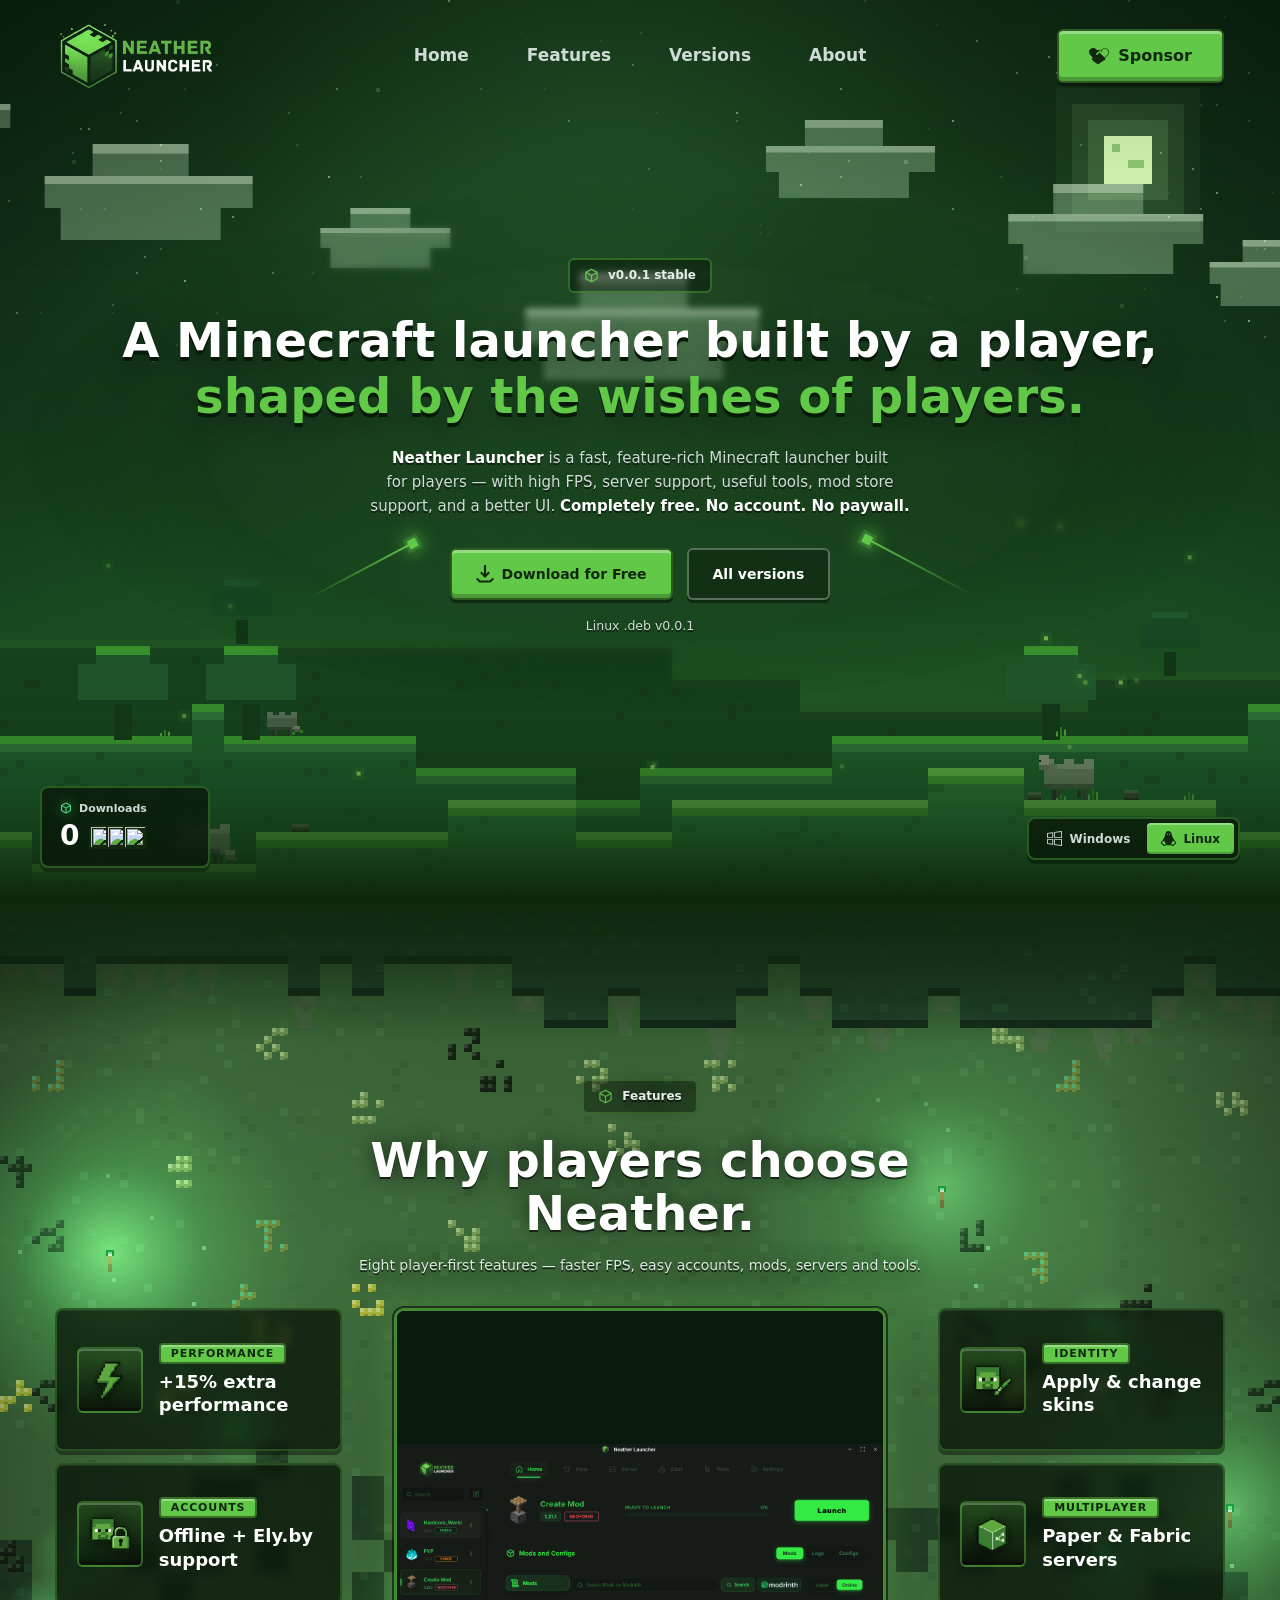
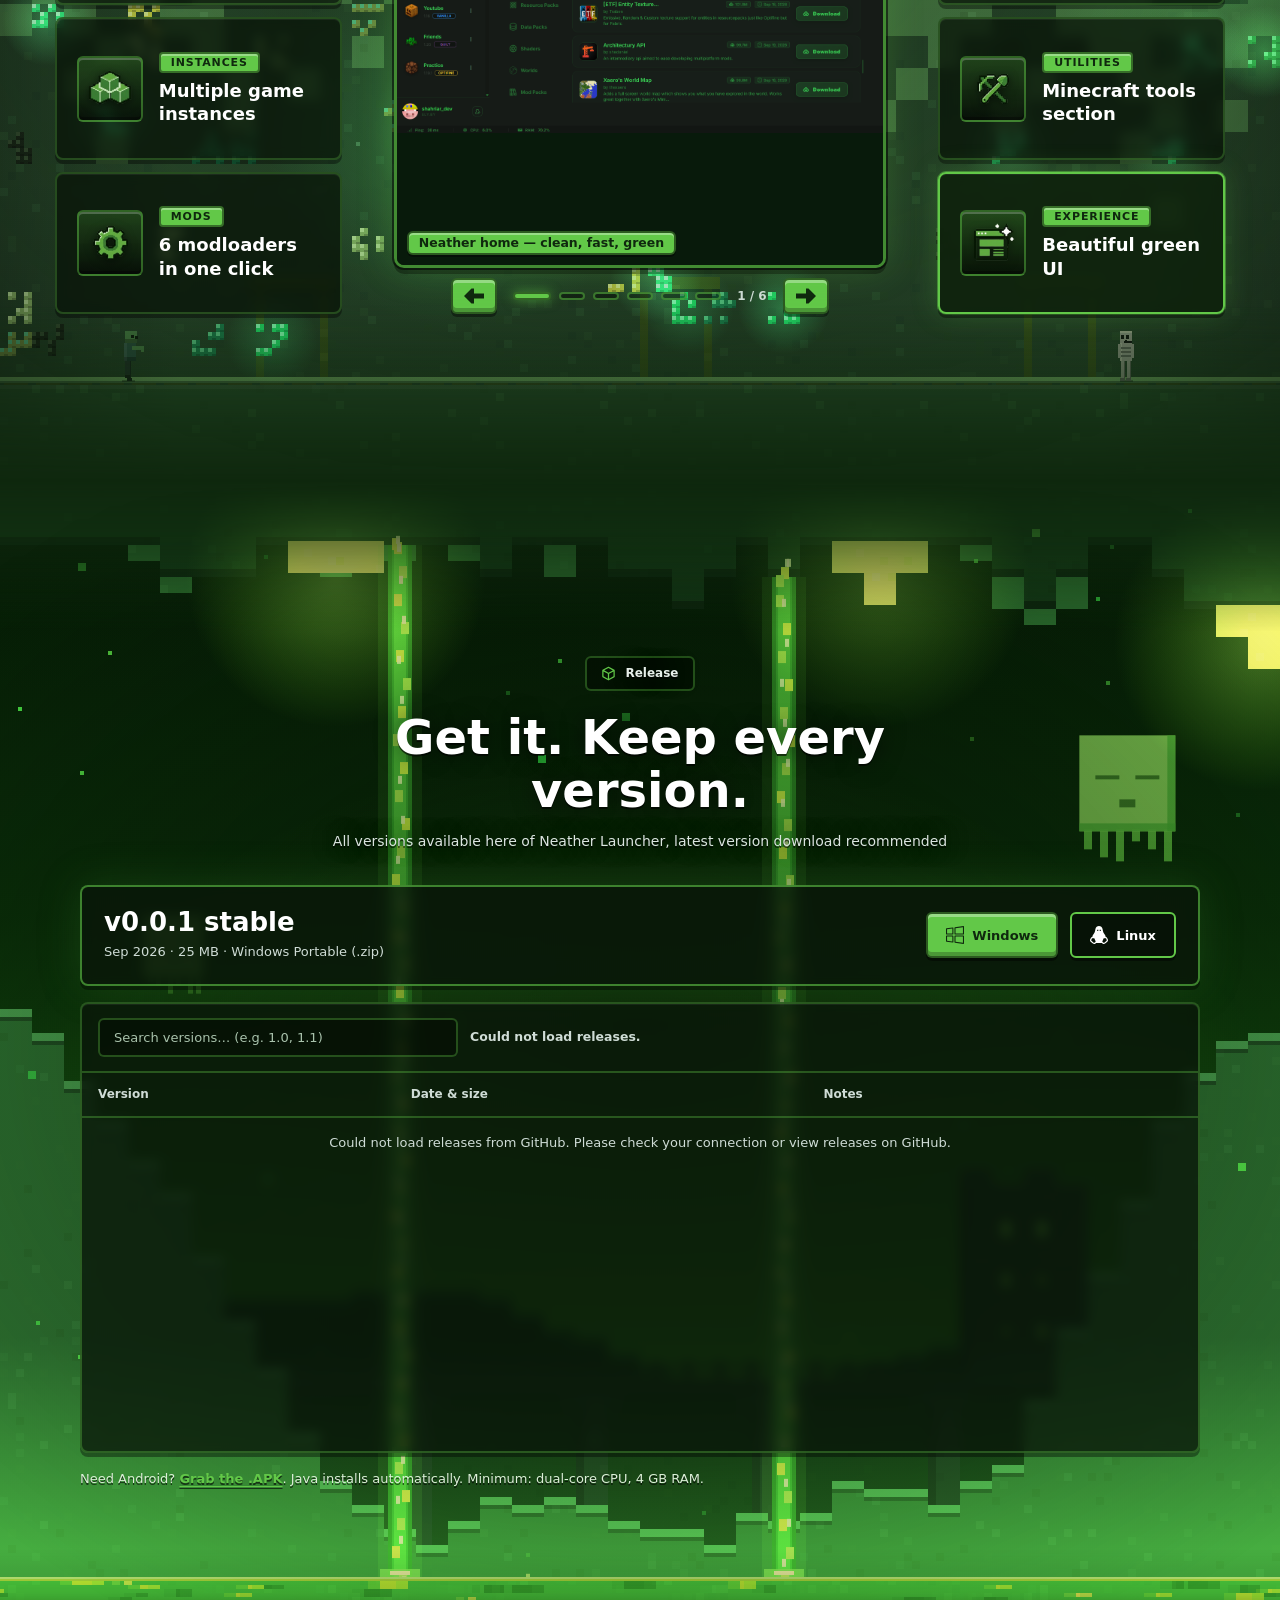
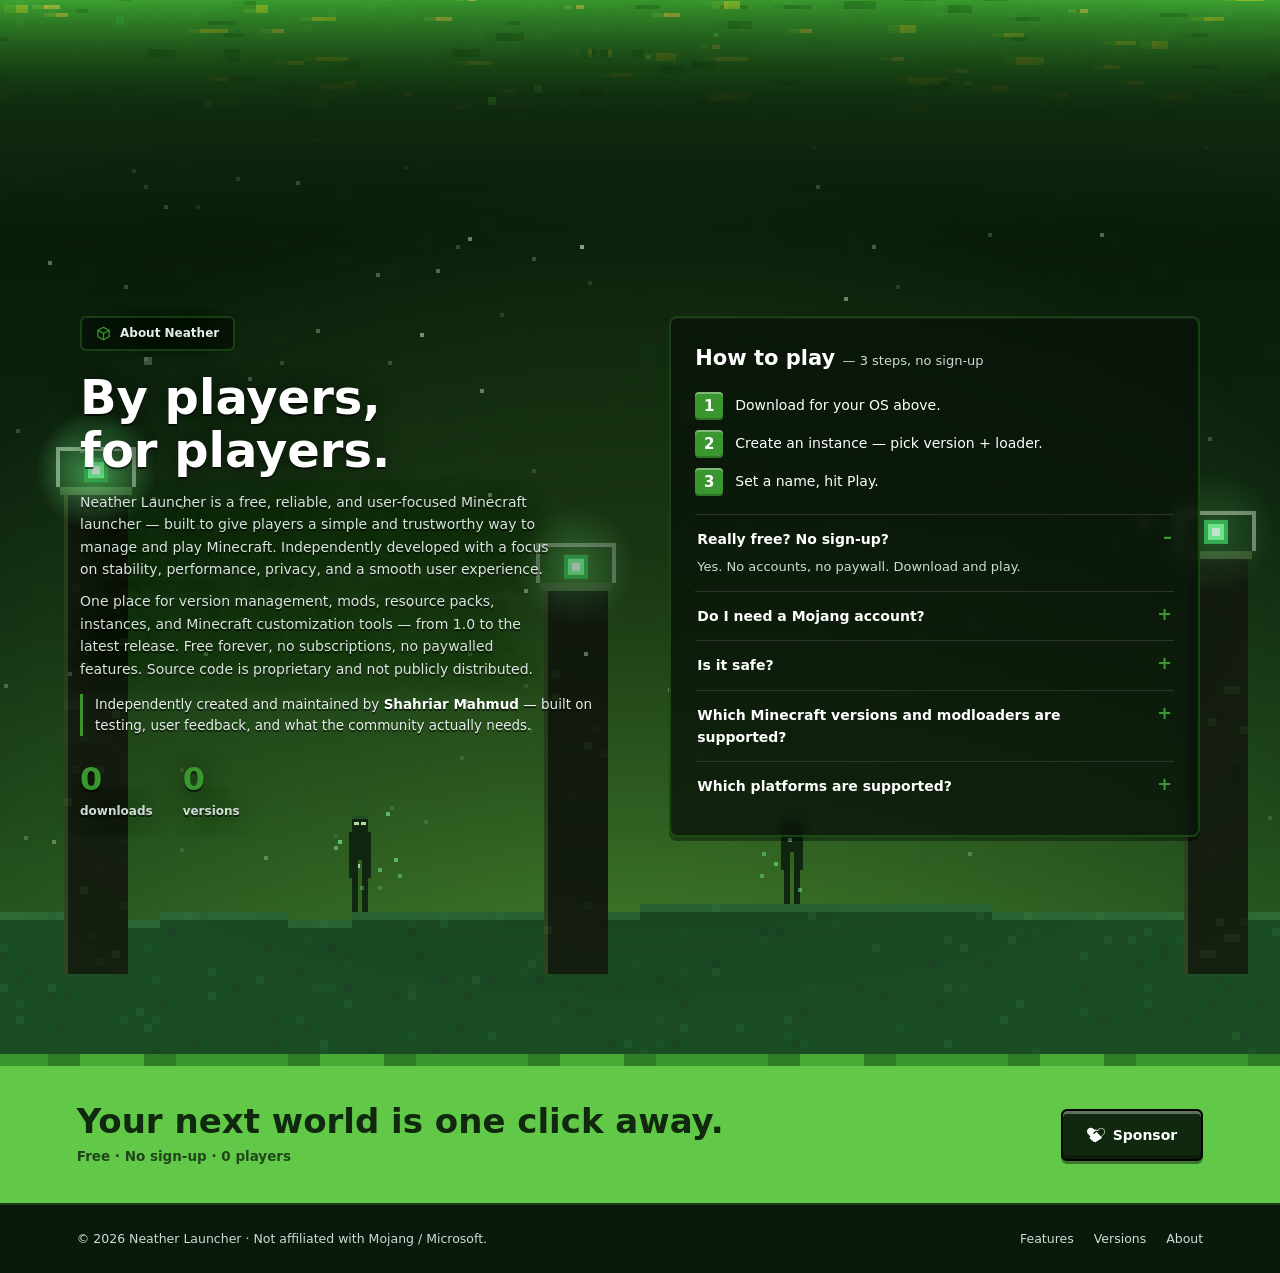
==== index.html @ 0bd5b66c "Production launch: SEO, performance, and UX overhaul - Full on-page SEO: keyword title/description, " ====
<!DOCTYPE html>
<html lang="en">
<head>
<meta charset="UTF-8">
<meta name="viewport" content="width=device-width, initial-scale=1">
<title>Free Minecraft Launcher for Windows | Neather Launcher</title>
<meta name="description" content="Neather Launcher is a free Minecraft launcher for Windows & Linux. High FPS, mods, skins & servers. No sign-up, no paywall. Download now.">
<meta name="theme-color" content="#0F280E">
<meta name="referrer" content="strict-origin-when-cross-origin">
<meta http-equiv="Referrer-Policy" content="strict-origin-when-cross-origin">
<!-- Note: X-Content-Type-Options / Permissions-Policy / frame-ancestors are
     HTTP-header-only and intentionally omitted: GitHub Pages serves no custom
     headers, and equivalent <meta> tags are ignored by browsers. CSP below
     IS enforced via meta; clickjacking is mitigated by JS frame-busting. -->
<meta http-equiv="Content-Security-Policy" content="default-src 'self'; base-uri 'self'; object-src 'none'; form-action 'self' mailto:; img-src 'self' https: data: blob:; script-src 'self'; style-src 'self' https://fonts.googleapis.com; font-src 'self' https://fonts.gstatic.com; connect-src 'self' https://api.github.com; upgrade-insecure-requests">
<meta property="og:title" content="Neather Launcher — Free Minecraft Launcher">
<meta property="og:description" content="Fast, free Minecraft launcher for Windows & Linux. High FPS, mods, skins & servers. No account. No paywall.">
<meta property="og:type" content="website">
<meta property="og:url" content="https://neatherlauncher.github.io/">
<meta property="og:site_name" content="Neather Launcher">
<meta property="og:locale" content="en_US">
<meta property="og:image" content="https://neatherlauncher.github.io/assets/neather-launcher-home.png">
<meta property="og:image:alt" content="Neather Launcher home screen — free Minecraft launcher">
<meta name="twitter:card" content="summary_large_image">
<meta name="twitter:title" content="Neather Launcher — Free Minecraft Launcher">
<meta name="twitter:description" content="Fast, free Minecraft launcher for Windows & Linux. No account. No paywall.">
<meta name="twitter:image" content="https://neatherlauncher.github.io/assets/neather-launcher-home.png">
<link rel="canonical" href="https://neatherlauncher.github.io/">
<link rel="icon" type="image/png" href="assets/favicon.png">
<link rel="apple-touch-icon" href="assets/favicon.png">
<link rel="preconnect" href="https://fonts.googleapis.com">
<link rel="preconnect" href="https://fonts.gstatic.com" crossorigin>
<link href="https://fonts.googleapis.com/css2?family=Plus+Jakarta+Sans:wght@400;500;600;700;800&display=swap" rel="stylesheet">
<link rel="stylesheet" href="css/style.css">
<script type="application/ld+json">
{"@context":"https://schema.org","@type":"SoftwareApplication","name":"Neather Launcher","applicationCategory":"GameApplication","operatingSystem":["Windows 10","Windows 11","Linux"],"offers":{"@type":"Offer","price":"0","priceCurrency":"USD"},"description":"Free Minecraft launcher with high FPS, modloaders, skins, and Paper & Fabric server support. No sign-up, no paywall.","url":"https://neatherlauncher.github.io/","downloadUrl":"https://github.com/neatherlauncher/neatherlauncher.github.io/releases","author":{"@type":"Person","name":"Shahriar Mahmud"},"isAccessibleForFree":true}
</script>
</head>
<body data-dim="overworld">

<!-- 1 · HOME — the Overworld -->
<main class="hero" id="home">
<!-- Navigation sticks with home: logo left, links middle, download right, no bar -->
<header class="nav">
  <a href="#home" class="brand" aria-label="Neather Launcher home">
    <img src="assets/neather-launcher-logo.png" alt="Neather Launcher — free Minecraft launcher" width="306" height="132">
  </a>
  <nav aria-label="Primary">
    <ul class="nav-links">
      <li><a href="#home">Home</a></li>
      <li><a href="#new">Features</a></li>
      <li><a href="#versions">Versions</a></li>
      <li><a href="#about">About</a></li>
    </ul>
  </nav>
  <div class="nav-actions">
    <div class="sponsor-wrap">
      <button class="sponsor-btn" id="sponsorBtn" aria-haspopup="true" aria-expanded="false" aria-controls="sponsorMenu"><svg class="ico ico-sponsor" viewBox="0 0 512 512" aria-hidden="true"><path fill="currentColor" d="M512,160.899c0-28.316-11.028-54.938-31.05-74.961c-41.334-41.334-108.587-41.333-149.919,0l-29.096,29.096 c-4.548-1.422-9.2-2.417-13.896-2.988c-24.621-14.247-56.01-16.601-81.862-6.4l-25.205-25.206 c-20.023-20.023-46.645-31.05-74.96-31.05S51.072,60.418,31.051,80.44C11.027,100.463,0,127.084,0,155.4 s11.027,54.937,31.049,74.96l68.235,68.235c-1.582,1.133-3.095,2.402-4.515,3.822l-9.892,9.892 c-6.812,6.812-10.565,15.87-10.565,25.504c0,9.634,3.753,18.692,10.565,25.504c6.812,6.813,15.87,10.565,25.504,10.565 c1.245,0,2.481-0.066,3.704-0.19c-1.062,10.422,2.388,21.221,10.356,29.189c7.032,7.032,16.269,10.548,25.505,10.548 c2.839,0,5.677-0.336,8.451-0.999c0.111,9.472,3.845,18.361,10.554,25.07c6.812,6.813,15.87,10.565,25.504,10.565 c4.338,0,8.557-0.767,12.508-2.225l5.648,5.648c7.36,7.36,17.149,11.123,26.823,11.123c8.045,0,16.012-2.604,22.431-7.905 c7.728-6.383,12.483-15.702,13.101-25.636c11.658,3.902,24.804,2.03,34.454-5.939c7.66-6.326,12.399-15.536,13.083-25.371 c11.764,4.092,25.112,2.275,34.881-5.793c7.67-6.335,12.411-15.561,13.086-25.41c11.749,4.065,25.066,2.239,34.817-5.816 c7.862-6.494,12.647-16.025,13.129-26.151c0.465-9.765-3.091-19.33-9.767-26.428l72.301-72.301 C500.973,215.837,512,189.215,512,160.899z M397.225,296.695l-117.14-117.14 l4.169-4.169c3.16-3.161,3.16-8.285,0-11.444c-3.161-3.16-8.285-3.16-11.444,0l-59.347,59.347c-7.753,7.753-20.368,7.752-28.12,0 c-7.753-7.753-7.753-20.367,0-28.12l49.456-49.456c24.115-24.114,63.351-24.114,87.467,0c3.16,3.16,8.285,3.16,11.444,0 c3.161-3.161,3.161-8.285,0-11.444c-4.858-4.858-10.206-8.931-15.881-12.238l24.646-24.646c35.022-35.021,92.008-35.022,127.031,0 c35.022,35.022,35.022,92.008,0,127.031L397.225,296.695z"/></svg> <span>Sponsor</span></button>
      <div class="sponsor-menu" id="sponsorMenu" hidden>
        <span class="sponsor-title">Support Neather Launcher</span>
        <a class="sponsor-link" href="mailto:shahriar.developer111@gmail.com"><img class="sponsor-ico" src="assets/n6b4v7yz.svg" alt="" aria-hidden="true">shahriar.developer111@gmail.com</a>
        <a class="sponsor-link" href="https://www.facebook.com/shahriar.mahmud.5686" target="_blank" rel="noopener noreferrer"><img class="sponsor-ico" src="assets/k2d8f6hs.svg" alt="" aria-hidden="true">https://www.facebook.com/shahriar.mahmud.5686</a>
      </div>
    </div>
    <button class="hamburger" id="hamburger" aria-label="Open menu" aria-expanded="false" aria-controls="mobileMenu">☰</button>
  </div>
</header>
<div class="mobile-menu" id="mobileMenu">
  <a href="#home">Home</a>
  <a href="#new">Features</a>
  <a href="#versions">Versions</a>
  <a href="#about">About</a>
</div>
  <div class="grid-bg" aria-hidden="true"><canvas id="mcBg"></canvas></div>

  <section class="content">
  <div class="hero-panel">
    <span class="badge"><svg class="cube" viewBox="0 0 24 24" aria-hidden="true"><path fill="currentColor" fill-rule="evenodd" clip-rule="evenodd" d="M11.5144 1.12584C11.8164 0.958052 12.1836 0.958052 12.4856 1.12584L21.4845 6.12522C21.4921 6.12942 21.4996 6.13372 21.5071 6.13813C21.8125 6.31781 22 6.64568 22 7V17C22 17.3632 21.8031 17.6978 21.4856 17.8742L12.4856 22.8742C12.1791 23.0445 11.8059 23.0416 11.5022 22.8673L2.51436 17.874C2.19689 17.6977 2 17.3631 2 16.9999V7C2 6.64568 2.18749 6.3177 2.49287 6.13802L2.5073 6.13784L2.51436 6.12584L11.5144 1.12584ZM12.0001 10.856L5.05923 6.99995L12 3.14396L18.9409 7L12.0001 10.856ZM4 8.69951V16.4115L11 20.3004V12.5884L4 8.69951ZM13 12.5884V20.3005L20 16.4116V8.69951L13 12.5884Z"/></svg> <span id="heroVersionText">v0.0.1 stable</span></span>
    <h1><span>A Minecraft launcher built by a player,</span> <span class="hl">shaped by the wishes of players.</span></h1>
    <p class="sub"><strong>Neather Launcher</strong> is a fast, feature-rich Minecraft launcher built for players — with high FPS, server support, useful tools, mod store support, and a better UI. <strong>Completely free. No account. No paywall.</strong></p>
    <div class="cta">
      <span class="trail trail-left" aria-hidden="true"></span>
      <a href="https://github.com/neatherlauncher/neatherlauncher.github.io/releases/download/v0.0.1/Neather-Launcher-0.0.1-win-x64-Portable.zip" rel="noopener noreferrer" data-dl="hero" class="btn btn-lime btn-lg"><svg class="ico ico-download" viewBox="0 0 1920 1920" aria-hidden="true"><path fill="currentColor" d="M1764.098 1355.412 1920 1511.314l-363.073 363.073H363.073L0 1511.314l155.902-155.902 298.463 298.463h1011.27l298.463-298.463ZM1070.333 0v949.967l250.502-250.612 155.902 155.902-518.975 518.975-518.976-518.975 155.902-155.902 255.023 255.022V0h220.622Z"/></svg> Download for Free</a>
      <a href="#versions" class="btn btn-outline btn-lg">All versions</a>
      <span class="trail trail-right" aria-hidden="true"></span>
    </div>
    <p class="os-hint"><span id="osHintText">Windows 10 / 11 v0.0.1</span></p>
  </div>
  </section>

  <aside class="users-card" aria-label="Downloads">
    <div class="label"><svg class="cube" viewBox="0 0 24 24" aria-hidden="true"><path fill="currentColor" fill-rule="evenodd" clip-rule="evenodd" d="M11.5144 1.12584C11.8164 0.958052 12.1836 0.958052 12.4856 1.12584L21.4845 6.12522C21.4921 6.12942 21.4996 6.13372 21.5071 6.13813C21.8125 6.31781 22 6.64568 22 7V17C22 17.3632 21.8031 17.6978 21.4856 17.8742L12.4856 22.8742C12.1791 23.0445 11.8059 23.0416 11.5022 22.8673L2.51436 17.874C2.19689 17.6977 2 17.3631 2 16.9999V7C2 6.64568 2.18749 6.3177 2.49287 6.13802L2.5073 6.13784L2.51436 6.12584L11.5144 1.12584ZM12.0001 10.856L5.05923 6.99995L12 3.14396L18.9409 7L12.0001 10.856ZM4 8.69951V16.4115L11 20.3004V12.5884L4 8.69951ZM13 12.5884V20.3005L20 16.4116V8.69951L13 12.5884Z"/></svg>Downloads</div>
    <div class="row">
      <span class="count" id="downloadCount" data-download-counter>0</span>
      <div class="avatars" aria-hidden="true">
        <img src="https://mc-heads.net/avatar/Steve/32" alt="" loading="lazy" decoding="async" referrerpolicy="no-referrer" onerror="this.style.display='none'">
        <img src="https://mc-heads.net/avatar/Alex/32" alt="" loading="lazy" decoding="async" referrerpolicy="no-referrer" onerror="this.style.display='none'">
        <img src="https://mc-heads.net/avatar/Notch/32" alt="" loading="lazy" decoding="async" referrerpolicy="no-referrer" onerror="this.style.display='none'">
      </div>
    </div>
  </aside>

  <div class="os-switch" role="group" aria-label="Choose platform">
    <button type="button" data-os="windows" aria-pressed="true"><svg class="ico ico-windows" viewBox="0 0 1920 1920" aria-hidden="true"><path fill="currentColor" d="m677.647 1642.605-564.706-78.268V1129.4h564.706v513.205Zm56.47-626.146H56.472c-31.172 0-56.471 25.3-56.471 56.47v540.537c0 28.236 20.781 52.066 48.79 55.906l677.648 93.967c2.484.452 5.195.565 7.68.565 13.553 0 26.654-4.856 37.044-13.892 12.31-10.73 19.426-26.202 19.426-42.579V1072.93c0-31.172-25.299-56.47-56.47-56.47Zm37.045-846.483c-12.31-10.729-28.574-15.811-44.724-13.327L48.79 250.616C20.78 254.456 0 278.287 0 306.522V847.06c0 31.172 25.299 56.47 56.47 56.47h677.648c31.171 0 56.47-25.298 56.47-56.47V212.555c0-16.376-7.115-31.85-19.426-42.579Zm-93.515 620.612H112.941V355.652l564.706-78.268v513.204Zm1223.04-776.583c-12.198-10.843-28.8-15.7-44.725-13.553l-903.53 123.332c-28.008 3.84-48.903 27.783-48.903 56.018V847.06c0 31.172 25.3 56.47 56.471 56.47h903.53c31.171 0 56.47-25.298 56.47-56.47V56.47c0-16.377-7.115-31.85-19.313-42.466Zm-93.628 776.583H1016.47V229.045l790.588-107.86v669.403Zm56.47 225.905H960c-31.172 0-56.47 25.186-56.47 56.47v667.257c0 28.236 20.894 52.066 48.903 56.02l903.53 123.218c2.484.339 5.082.565 7.566.565 13.553 0 26.767-4.97 37.158-14.005 12.198-10.73 19.313-26.202 19.313-42.466v-790.588c0-31.285-25.299-56.47-56.47-56.47Zm-56.47 782.344-790.588-107.972v-561.43h790.588v669.402Z"/></svg>Windows</button>
    <button type="button" data-os="linux" aria-pressed="false"><svg class="ico ico-linux" viewBox="0 0 15 15" aria-hidden="true"><path fill="currentColor" d="M4.53918 2.40715C4.82145 1.0075 6.06066 0 7.49996 0C8.93926 0 10.1785 1.0075 10.4607 2.40715L10.798 4.07944C10.9743 4.9539 11.3217 5.78562 11.8205 6.52763L12.4009 7.39103C12.7631 7.92978 12.9999 8.5385 13.0979 9.17323C13.6747 9.22167 14.1803 9.58851 14.398 10.1283L14.8897 11.3474C15.1376 11.962 14.9583 12.665 14.4455 13.0887L12.5614 14.6458C12.0128 15.0992 11.2219 15.1193 10.6506 14.6944L9.89192 14.1301C9.88189 14.1227 9.87197 14.1151 9.86216 14.1074C9.48973 14.2075 9.09793 14.261 8.69355 14.261H6.30637C5.90201 14.261 5.51023 14.2076 5.13782 14.1074C5.12802 14.1151 5.11811 14.1227 5.10808 14.1301L4.34942 14.6944C3.77811 15.1193 2.98725 15.0992 2.43863 14.6458L0.55446 13.0887C0.0417175 12.665 -0.1376 11.962 0.110281 11.3474L0.602025 10.1283C0.819715 9.58854 1.32527 9.2217 1.90198 9.17324C2 8.5385 2.2368 7.92978 2.59897 7.39103L3.17938 6.52763C3.67818 5.78562 4.02557 4.9539 4.20193 4.07944L4.53918 2.40715ZM10.8445 9.47585C10.6345 9.63293 10.4642 9.84382 10.3561 10.0938L9.58799 11.8713C9.20026 12.0979 8.75209 12.2237 8.28465 12.2237H6.7153C6.24789 12.2237 5.79975 12.0979 5.41203 11.8714L4.64386 10.0938C4.53581 9.8438 4.36552 9.6329 4.15546 9.47582C4.18121 9.15355 4.2689 8.83503 4.41853 8.53826L5.67678 6.04259L5.68433 6.05007C6.68715 7.04458 8.31304 7.04458 9.31585 6.05007L9.32324 6.04274L10.5814 8.53825C10.7311 8.83504 10.8187 9.15357 10.8445 9.47585ZM9.04068 4.26906V3.05592H8.01353V3.85713C8.23151 3.90123 8.44506 3.97371 8.64848 4.07458L9.04068 4.26906ZM6.98638 3.85718V3.05592H5.95923V4.26919L6.3517 4.07458C6.55504 3.97375 6.7685 3.90129 6.98638 3.85718ZM2.03255 10.1864C1.82255 10.1864 1.6337 10.3132 1.55571 10.5066L1.06397 11.7257C0.981339 11.9306 1.04111 12.1649 1.21203 12.3062L3.0962 13.8633C3.27907 14.0144 3.54269 14.0211 3.73313 13.8795L4.49179 13.3152C4.6813 13.1743 4.74901 12.923 4.6557 12.7071L3.69976 10.4951C3.61884 10.3078 3.43316 10.1864 3.22771 10.1864H2.03255ZM13.4443 10.5066C13.3663 10.3132 13.1775 10.1864 12.9674 10.1864H11.7723C11.5668 10.1864 11.3812 10.3078 11.3002 10.4951L10.3443 12.7071C10.251 12.923 10.3187 13.1743 10.5082 13.3152L11.2669 13.8795C11.4573 14.0211 11.7209 14.0144 11.9038 13.8633L13.788 12.3062C13.9589 12.1649 14.0187 11.9306 13.936 11.7257L13.4443 10.5066ZM6.81106 4.98568C7.24481 4.7706 7.75537 4.7706 8.18912 4.98568L8.68739 5.23275L8.58955 5.32978C7.98786 5.92649 7.01232 5.92649 6.41063 5.32978L6.31279 5.23275L6.81106 4.98568Z"/></svg>Linux</button>
  </div>
</main>

<div class="page">

  <!-- 2 · FEATURES — the Cave -->
  <section class="section" id="new">
    <div class="sec-bg" aria-hidden="true"><canvas id="caveBg"></canvas></div>
    <div class="wrap wrap-features">
      <div class="section-head section-head-center">
        <span class="badge"><svg class="cube" viewBox="0 0 24 24" aria-hidden="true"><path fill="currentColor" fill-rule="evenodd" clip-rule="evenodd" d="M11.5144 1.12584C11.8164 0.958052 12.1836 0.958052 12.4856 1.12584L21.4845 6.12522C21.4921 6.12942 21.4996 6.13372 21.5071 6.13813C21.8125 6.31781 22 6.64568 22 7V17C22 17.3632 21.8031 17.6978 21.4856 17.8742L12.4856 22.8742C12.1791 23.0445 11.8059 23.0416 11.5022 22.8673L2.51436 17.874C2.19689 17.6977 2 17.3631 2 16.9999V7C2 6.64568 2.18749 6.3177 2.49287 6.13802L2.5073 6.13784L2.51436 6.12584L11.5144 1.12584ZM12.0001 10.856L5.05923 6.99995L12 3.14396L18.9409 7L12.0001 10.856ZM4 8.69951V16.4115L11 20.3004V12.5884L4 8.69951ZM13 12.5884V20.3005L20 16.4116V8.69951L13 12.5884Z"/></svg> Features</span>
        <h2>Why players choose Neather.</h2>
        <p>Eight player-first features — faster FPS, easy accounts, mods, servers and tools.</p>
      </div>

      <div class="features-showcase">
        <!-- LEFT -->
        <div class="feat-col">
          <button type="button" class="feat is-active" data-shot="assets/neather-launcher-fps-boost.png" data-cap="FPS Boost config — smart Java flags">
            <span class="icon"><img src="assets/p5t3r9wx.png" alt="Performance icon" loading="lazy"></span>
            <span class="feat-text"><span class="feat-tag">Performance</span><h3>+15% extra performance</h3></span>
          </button>
          <button type="button" class="feat" data-shot="assets/neather-launcher-accounts.png" data-cap="Accounts — offline + Ely.by login">
            <span class="icon"><img src="assets/b8n3v5xc.png" alt="Accounts icon" loading="lazy"></span>
            <span class="feat-text"><span class="feat-tag">Accounts</span><h3>Offline + Ely.by support</h3></span>
          </button>
          <button type="button" class="feat" data-shot="assets/neather-launcher-home.png" data-cap="Instances — one click per version">
            <span class="icon"><img src="assets/a3e9k5mn.png" alt="Instances icon" loading="lazy"></span>
            <span class="feat-text"><span class="feat-tag">Instances</span><h3>Multiple game instances</h3></span>
          </button>
          <button type="button" class="feat" data-shot="assets/neather-launcher-home.png" data-cap="Modloaders — pick your loader in one click">
            <span class="icon"><img src="assets/w9q3m6bk.png" alt="Modloaders icon" loading="lazy"></span>
            <span class="feat-text"><span class="feat-tag">Mods</span><h3>6 modloaders in one click</h3></span>
          </button>
        </div>

        <!-- MIDDLE : live screenshot stage -->
        <div class="feature-stage" aria-live="polite">
          <figure class="shot stage-main stage-green">
            <img id="featureShot" src="assets/neather-launcher-home.png" alt="Neather Launcher home screen — free Minecraft launcher" fetchpriority="high">
            <figcaption id="featureCap">Neather home — clean, fast, green</figcaption>
          </figure>
          <div class="stage-bar">
            <button type="button" class="stage-arrow stage-prev" id="shotPrev" aria-label="Previous screenshot"><img src="assets/j7h2k9lp.svg" alt="Previous"></button>
            <div class="stage-dots" id="stageDots" role="tablist" aria-label="Screenshots"></div>
            <span class="stage-count" id="stageCount">1 / 6</span>
            <button type="button" class="stage-arrow stage-next" id="shotNext" aria-label="Next screenshot"><img src="assets/e5r7t1yu.svg" alt="Next"></button>
          </div>
        </div>

        <!-- RIGHT -->
        <div class="feat-col">
          <button type="button" class="feat" data-shot="assets/neather-launcher-skins.png" data-cap="Skins — apply and preview instantly">
            <span class="icon"><img src="assets/c9v2b5nm.png" alt="Skin icon" loading="lazy"></span>
            <span class="feat-text"><span class="feat-tag">Identity</span><h3>Apply &amp; change skins</h3></span>
          </button>
          <button type="button" class="feat" data-shot="assets/neather-launcher-servers.png" data-cap="Servers — Paper and Fabric in one click">
            <span class="icon"><img src="assets/d6f3g9hj.png" alt="Server icon" loading="lazy"></span>
            <span class="feat-text"><span class="feat-tag">Multiplayer</span><h3>Paper &amp; Fabric servers</h3></span>
          </button>
          <button type="button" class="feat" data-shot="assets/neather-launcher-tools.png" data-cap="Tools — gallery + Minecraft calculators">
            <span class="icon"><img src="assets/r3e5w7qi.png" alt="Tools icon" loading="lazy"></span>
            <span class="feat-text"><span class="feat-tag">Utilities</span><h3>Minecraft tools section</h3></span>
          </button>
          <button type="button" class="feat" data-shot="assets/neather-launcher-home.png" data-cap="Neather home — clean, fast, green">
            <span class="icon"><img src="assets/o6p8a2sd.png" alt="UI icon" loading="lazy"></span>
            <span class="feat-text"><span class="feat-tag">Experience</span><h3>Beautiful green UI</h3></span>
          </button>
        </div>
      </div>
    </div>
  </section>

  <!-- 3 · VERSIONS — the Nether -->
  <section class="section" id="versions">
    <div class="sec-bg" aria-hidden="true"><canvas id="netherBg"></canvas></div>
    <div class="wrap">
      <div class="section-head section-head-center">
        <span class="badge"><svg class="cube" viewBox="0 0 24 24" aria-hidden="true"><path fill="currentColor" fill-rule="evenodd" clip-rule="evenodd" d="M11.5144 1.12584C11.8164 0.958052 12.1836 0.958052 12.4856 1.12584L21.4845 6.12522C21.4921 6.12942 21.4996 6.13372 21.5071 6.13813C21.8125 6.31781 22 6.64568 22 7V17C22 17.3632 21.8031 17.6978 21.4856 17.8742L12.4856 22.8742C12.1791 23.0445 11.8059 23.0416 11.5022 22.8673L2.51436 17.874C2.19689 17.6977 2 17.3631 2 16.9999V7C2 6.64568 2.18749 6.3177 2.49287 6.13802L2.5073 6.13784L2.51436 6.12584L11.5144 1.12584ZM12.0001 10.856L5.05923 6.99995L12 3.14396L18.9409 7L12.0001 10.856ZM4 8.69951V16.4115L11 20.3004V12.5884L4 8.69951ZM13 12.5884V20.3005L20 16.4116V8.69951L13 12.5884Z"/></svg> Release</span>
        <h2>Get it. Keep every version.</h2>
        <p>All versions available here of Neather Launcher, latest version download recommended</p>
      </div>

      <div class="dl-bar">
        <div class="dl-info"><strong id="latestVersionName">v0.0.1 stable</strong><span id="latestVersionMeta">Sep 2026 · 25 MB · Windows Portable (.zip)</span></div>
        <div class="dl-btns" id="dlBtns">
          <a class="btn btn-acc" href="https://github.com/neatherlauncher/neatherlauncher.github.io/releases/download/v0.0.1/Neather-Launcher-0.0.1-win-x64-Portable.zip" rel="noopener noreferrer" download><svg class="ico ico-windows" viewBox="0 0 1920 1920" aria-hidden="true"><path fill="currentColor" d="m677.647 1642.605-564.706-78.268V1129.4h564.706v513.205Zm56.47-626.146H56.472c-31.172 0-56.471 25.3-56.471 56.47v540.537c0 28.236 20.781 52.066 48.79 55.906l677.648 93.967c2.484.452 5.195.565 7.68.565 13.553 0 26.654-4.856 37.044-13.892 12.31-10.73 19.426-26.202 19.426-42.579V1072.93c0-31.172-25.299-56.47-56.47-56.47Zm37.045-846.483c-12.31-10.729-28.574-15.811-44.724-13.327L48.79 250.616C20.78 254.456 0 278.287 0 306.522V847.06c0 31.172 25.299 56.47 56.47 56.47h677.648c31.171 0 56.47-25.298 56.47-56.47V212.555c0-16.376-7.115-31.85-19.426-42.579Zm-93.515 620.612H112.941V355.652l564.706-78.268v513.204Zm1223.04-776.583c-12.198-10.843-28.8-15.7-44.725-13.553l-903.53 123.332c-28.008 3.84-48.903 27.783-48.903 56.018V847.06c0 31.172 25.3 56.47 56.471 56.47h903.53c31.171 0 56.47-25.298 56.47-56.47V56.47c0-16.377-7.115-31.85-19.313-42.466Zm-93.628 776.583H1016.47V229.045l790.588-107.86v669.403Zm56.47 225.905H960c-31.172 0-56.47 25.186-56.47 56.47v667.257c0 28.236 20.894 52.066 48.903 56.02l903.53 123.218c2.484.339 5.082.565 7.566.565 13.553 0 26.767-4.97 37.158-14.005 12.198-10.73 19.313-26.202 19.313-42.466v-790.588c0-31.285-25.299-56.47-56.47-56.47Zm-56.47 782.344-790.588-107.972v-561.43h790.588v669.402Z"/></svg> Windows</a>
          <a class="btn btn-ghost" href="https://github.com/neatherlauncher/neatherlauncher.github.io/releases" rel="noopener noreferrer"><svg class="ico ico-linux" viewBox="0 0 15 15" aria-hidden="true"><path fill="currentColor" d="M4.53918 2.40715C4.82145 1.0075 6.06066 0 7.49996 0C8.93926 0 10.1785 1.0075 10.4607 2.40715L10.798 4.07944C10.9743 4.9539 11.3217 5.78562 11.8205 6.52763L12.4009 7.39103C12.7631 7.92978 12.9999 8.5385 13.0979 9.17323C13.6747 9.22167 14.1803 9.58851 14.398 10.1283L14.8897 11.3474C15.1376 11.962 14.9583 12.665 14.4455 13.0887L12.5614 14.6458C12.0128 15.0992 11.2219 15.1193 10.6506 14.6944L9.89192 14.1301C9.88189 14.1227 9.87197 14.1151 9.86216 14.1074C9.48973 14.2075 9.09793 14.261 8.69355 14.261H6.30637C5.90201 14.261 5.51023 14.2076 5.13782 14.1074C5.12802 14.1151 5.11811 14.1227 5.10808 14.1301L4.34942 14.6944C3.77811 15.1193 2.98725 15.0992 2.43863 14.6458L0.55446 13.0887C0.0417175 12.665 -0.1376 11.962 0.110281 11.3474L0.602025 10.1283C0.819715 9.58854 1.32527 9.2217 1.90198 9.17324C2 8.5385 2.2368 7.92978 2.59897 7.39103L3.17938 6.52763C3.67818 5.78562 4.02557 4.9539 4.20193 4.07944L4.53918 2.40715ZM10.8445 9.47585C10.6345 9.63293 10.4642 9.84382 10.3561 10.0938L9.58799 11.8713C9.20026 12.0979 8.75209 12.2237 8.28465 12.2237H6.7153C6.24789 12.2237 5.79975 12.0979 5.41203 11.8714L4.64386 10.0938C4.53581 9.8438 4.36552 9.6329 4.15546 9.47582C4.18121 9.15355 4.2689 8.83503 4.41853 8.53826L5.67678 6.04259L5.68433 6.05007C6.68715 7.04458 8.31304 7.04458 9.31585 6.05007L9.32324 6.04274L10.5814 8.53825C10.7311 8.83504 10.8187 9.15357 10.8445 9.47585ZM9.04068 4.26906V3.05592H8.01353V3.85713C8.23151 3.90123 8.44506 3.97371 8.64848 4.07458L9.04068 4.26906ZM6.98638 3.85718V3.05592H5.95923V4.26919L6.3517 4.07458C6.55504 3.97375 6.7685 3.90129 6.98638 3.85718ZM2.03255 10.1864C1.82255 10.1864 1.6337 10.3132 1.55571 10.5066L1.06397 11.7257C0.981339 11.9306 1.04111 12.1649 1.21203 12.3062L3.0962 13.8633C3.27907 14.0144 3.54269 14.0211 3.73313 13.8795L4.49179 13.3152C4.6813 13.1743 4.74901 12.923 4.6557 12.7071L3.69976 10.4951C3.61884 10.3078 3.43316 10.1864 3.22771 10.1864H2.03255ZM13.4443 10.5066C13.3663 10.3132 13.1775 10.1864 12.9674 10.1864H11.7723C11.5668 10.1864 11.3812 10.3078 11.3002 10.4951L10.3443 12.7071C10.251 12.923 10.3187 13.1743 10.5082 13.3152L11.2669 13.8795C11.4573 14.0211 11.7209 14.0144 11.9038 13.8633L13.788 12.3062C13.9589 12.1649 14.0187 11.9306 13.936 11.7257L13.4443 10.5066ZM6.81106 4.98568C7.24481 4.7706 7.75537 4.7706 8.18912 4.98568L8.68739 5.23275L8.58955 5.32978C7.98786 5.92649 7.01232 5.92649 6.41063 5.32978L6.31279 5.23275L6.81106 4.98568Z"/></svg>Linux</a>
        </div>
      </div>

      <div class="releases-wrap">
        <div class="releases-toolbar">
          <input id="releaseSearch" type="search" placeholder="Search versions… (e.g. 1.0, 1.1)" aria-label="Search releases">
          <span class="releases-count" id="releaseCount" role="status">Loading releases…</span>
        </div>
        <div class="table-scroll">
          <table class="releases">
            <thead><tr><th>Version</th><th>Date &amp; size</th><th>Notes</th><th><span class="sr-only">Download</span></th></tr></thead>
            <tbody id="releasesBody"><tr><td colspan="4" class="empty">Loading releases from GitHub…</td></tr></tbody>
          </table>
          <noscript><p class="noscript-note">Neather Launcher v0.0.1 stable for Windows (Portable .zip, ~25 MB, Sep 2026). Browse and download all versions at <a href="https://github.com/neatherlauncher/neatherlauncher.github.io/releases">GitHub Releases</a>.</p></noscript>
        </div>
      </div>
      <p class="mini-note">Need Android? <a id="dlAndroid" href="https://github.com/neatherlauncher/neatherlauncher.github.io/releases" rel="noopener noreferrer">Grab the .APK</a>. Java installs automatically. Minimum: dual-core CPU, 4 GB RAM.</p>
    </div>
  </section>

  <!-- 4 · ABOUT + HOW TO PLAY — the End -->
  <section class="section" id="about">
    <div class="sec-bg" aria-hidden="true"><canvas id="endBg"></canvas></div>
    <div class="wrap">
      <div class="about-grid">
        <div>
          <span class="badge"><svg class="cube" viewBox="0 0 24 24" aria-hidden="true"><path fill="currentColor" fill-rule="evenodd" clip-rule="evenodd" d="M11.5144 1.12584C11.8164 0.958052 12.1836 0.958052 12.4856 1.12584L21.4845 6.12522C21.4921 6.12942 21.4996 6.13372 21.5071 6.13813C21.8125 6.31781 22 6.64568 22 7V17C22 17.3632 21.8031 17.6978 21.4856 17.8742L12.4856 22.8742C12.1791 23.0445 11.8059 23.0416 11.5022 22.8673L2.51436 17.874C2.19689 17.6977 2 17.3631 2 16.9999V7C2 6.64568 2.18749 6.3177 2.49287 6.13802L2.5073 6.13784L2.51436 6.12584L11.5144 1.12584ZM12.0001 10.856L5.05923 6.99995L12 3.14396L18.9409 7L12.0001 10.856ZM4 8.69951V16.4115L11 20.3004V12.5884L4 8.69951ZM13 12.5884V20.3005L20 16.4116V8.69951L13 12.5884Z"/></svg> About Neather</span>
          <h2>By players,<br>for players.</h2>
          <p class="muted">Neather Launcher is a free, reliable, and user-focused Minecraft launcher — built to give players a simple and trustworthy way to manage and play Minecraft. Independently developed with a focus on stability, performance, privacy, and a smooth user experience.</p>
          <p class="muted">One place for version management, mods, resource packs, instances, and Minecraft customization tools — from 1.0 to the latest release. Free forever, no subscriptions, no paywalled features. Source code is proprietary and not publicly distributed.</p>
          <p class="about-credit">Independently created and maintained by <strong>Shahriar Mahmud</strong> — built on testing, user feedback, and what the community actually needs.</p>
          <div class="stats">
            <div><b id="aboutDownloads" data-download-counter>0</b><small>downloads</small></div>
            <div><b id="aboutVersions" data-versions-counter>0</b><small>versions</small></div>
          </div>
        </div>
        <div class="how">
          <h3>How to play <span>— 3 steps, no sign-up</span></h3>
          <ol>
            <li><b>1</b> Download for your OS above.</li>
            <li><b>2</b> Create an instance — pick version + loader.</li>
            <li><b>3</b> Set a name, hit Play.</li>
          </ol>
          <div class="faq">
            <details open><summary>Really free? No sign-up?</summary><p>Yes. No accounts, no paywall. Download and play.</p></details>
            <details><summary>Do I need a Mojang account?</summary><p>No. Offline auth by default; Microsoft login optional.</p></details>
            <details><summary>Is it safe?</summary><p>VirusTotal-clean. Offline/LAN servers work; premium-only servers still need a paid account.</p></details>
            <details><summary>Which Minecraft versions and modloaders are supported?</summary><p>From classic 1.0 to the latest release — one instance per version, with 6 modloaders available in one click.</p></details>
            <details><summary>Which platforms are supported?</summary><p>Windows 10 and 11 today, with Linux builds published alongside releases. Check the Versions section for the latest downloads.</p></details>
          </div>
        </div>
      </div>
    </div>
  </section>

  <div class="cta-strip" id="get">
    <div><h2>Your next world is one click away.</h2><p>Free · No sign-up · <span id="ctaDownloads">0</span> players</p></div>
    <div class="sponsor-wrap">
      <button class="btn btn-dark btn-lg" id="sponsorBtnBottom" aria-haspopup="true" aria-expanded="false" aria-controls="sponsorMenuBottom"><svg class="ico ico-sponsor" viewBox="0 0 512 512" aria-hidden="true"><path fill="currentColor" d="M512,160.899c0-28.316-11.028-54.938-31.05-74.961c-41.334-41.334-108.587-41.333-149.919,0l-29.096,29.096 c-4.548-1.422-9.2-2.417-13.896-2.988c-24.621-14.247-56.01-16.601-81.862-6.4l-25.205-25.206 c-20.023-20.023-46.645-31.05-74.96-31.05S51.072,60.418,31.051,80.44C11.027,100.463,0,127.084,0,155.4 s11.027,54.937,31.049,74.96l68.235,68.235c-1.582,1.133-3.095,2.402-4.515,3.822l-9.892,9.892 c-6.812,6.812-10.565,15.87-10.565,25.504c0,9.634,3.753,18.692,10.565,25.504c6.812,6.813,15.87,10.565,25.504,10.565 c1.245,0,2.481-0.066,3.704-0.19c-1.062,10.422,2.388,21.221,10.356,29.189c7.032,7.032,16.269,10.548,25.505,10.548 c2.839,0,5.677-0.336,8.451-0.999c0.111,9.472,3.845,18.361,10.554,25.07c6.812,6.813,15.87,10.565,25.504,10.565 c4.338,0,8.557-0.767,12.508-2.225l5.648,5.648c7.36,7.36,17.149,11.123,26.823,11.123c8.045,0,16.012-2.604,22.431-7.905 c7.728-6.383,12.483-15.702,13.101-25.636c11.658,3.902,24.804,2.03,34.454-5.939c7.66-6.326,12.399-15.536,13.083-25.371 c11.764,4.092,25.112,2.275,34.881-5.793c7.67-6.335,12.411-15.561,13.086-25.41c11.749,4.065,25.066,2.239,34.817-5.816 c7.862-6.494,12.647-16.025,13.129-26.151c0.465-9.765-3.091-19.33-9.767-26.428l72.301-72.301 C500.973,215.837,512,189.215,512,160.899z M397.225,296.695l-117.14-117.14 l4.169-4.169c3.16-3.161,3.16-8.285,0-11.444c-3.161-3.16-8.285-3.16-11.444,0l-59.347,59.347c-7.753,7.753-20.368,7.752-28.12,0 c-7.753-7.753-7.753-20.367,0-28.12l49.456-49.456c24.115-24.114,63.351-24.114,87.467,0c3.16,3.16,8.285,3.16,11.444,0 c3.161-3.161,3.161-8.285,0-11.444c-4.858-4.858-10.206-8.931-15.881-12.238l24.646-24.646c35.022-35.021,92.008-35.022,127.031,0 c35.022,35.022,35.022,92.008,0,127.031L397.225,296.695z"/></svg> Sponsor</button>
      <div class="sponsor-menu" id="sponsorMenuBottom" hidden>
        <span class="sponsor-title">Support Neather Launcher</span>
        <a class="sponsor-link" href="mailto:shahriar.developer111@gmail.com"><img class="sponsor-ico" src="assets/n6b4v7yz.svg" alt="" aria-hidden="true">shahriar.developer111@gmail.com</a>
        <a class="sponsor-link" href="https://www.facebook.com/shahriar.mahmud.5686" target="_blank" rel="noopener noreferrer"><img class="sponsor-ico" src="assets/k2d8f6hs.svg" alt="" aria-hidden="true">https://www.facebook.com/shahriar.mahmud.5686</a>
      </div>
    </div>
  </div>

  <footer>
    <span>© <span id="year">2026</span> Neather Launcher · Not affiliated with Mojang / Microsoft.</span>
    <span class="flinks"><a href="#new">Features</a><a href="#versions">Versions</a><a href="#about">About</a></span>
  </footer>
</div>

<div class="lightbox" id="lightbox" role="dialog" aria-label="Screenshot preview">
  <button aria-label="Close">✕</button>
  <img id="lightboxImg" src="" alt="Screenshot preview">
</div>

<script src="js/main.js"></script>
</body>
</html>
---- css/style.css ----
/* Neather Launcher
   One page, four dimensions:
   Home = Overworld (brand lime) · What's new = Cave (diamond cyan)
   Versions = Nether (lava orange) · About = The End (ender violet)

   UI language: chunky Minecraft bevels — hard offset shadows, 2px edges,
   small radii, pixel display font. Body copy stays in a clean sans.       */

:root {
  --bg: #0F280E;
  --bg2: #0b1e0c;
  --glow: #1D4A19;
  --lime: #62C848;
  --lime-hover: #7be065;
  --lime-deep: #3A962E;
  --text: #ffffff;
  --muted: #cfdcd6;
  --line: rgba(255, 255, 255, 0.12);
  --line-soft: rgba(255, 255, 255, 0.3);
  --display: "Plus Jakarta Sans", "Inter", "Segoe UI", system-ui, -apple-system, Arial, sans-serif;
  --font: "Plus Jakarta Sans", "Inter", "Segoe UI", system-ui, -apple-system, Arial, sans-serif;
  --r: 6px;
  --r-card: 8px;

  /* per-dimension theme (overridden on each section) */
  --acc: var(--lime);
  --acc-ink: #0F280E;
  --panel: rgba(9, 24, 9, 0.72);
  --edge: rgba(255, 255, 255, 0.14);
  --nav-acc: var(--lime);
}
body[data-dim="cave"]   { --nav-acc: #5BB242; }
body[data-dim="nether"] { --nav-acc: #62C848; }
body[data-dim="end"]    { --nav-acc: #3A962E; }

* { box-sizing: border-box; margin: 0; padding: 0; }
html { scroll-behavior: smooth; }
body { background: var(--bg); font-family: var(--font); color: var(--text); -webkit-font-smoothing: antialiased; line-height: 1.6; }
a { color: inherit; text-decoration: none; }
button { font-family: inherit; cursor: pointer; }
img { max-width: 100%; display: block; }
:focus-visible { outline: 2px solid var(--acc, var(--lime)); outline-offset: 3px; }
.sr-only { position: absolute; width: 1px; height: 1px; overflow: hidden; clip: rect(0 0 0 0); white-space: nowrap; }
.ico { flex: 0 0 auto; width: 18px; height: 18px; display: inline-block; vertical-align: -3px; }
/* Inline SVG icons use fill="currentColor": each icon always matches its own text color,
   and recolors automatically whenever the text color changes (hover, active, themes). */
.dl-link .ico { width: 14px; height: 14px; }
.os-switch button { display: inline-flex; align-items: center; gap: 7px; }
.os-switch .ico { width: 15px; height: 15px; }
.dl-btns .btn { display: inline-flex; align-items: center; gap: 8px; }

/* ---------- Buttons: chunky bevel ---------- */
.btn { position: relative; display: inline-flex; align-items: center; justify-content: center; gap: 8px;
  font: 700 13px/1 var(--font); border-radius: var(--r); padding: 12px 18px;
  border: 2px solid rgba(0, 0, 0, 0.55); white-space: nowrap;
  transition: filter .15s, transform .1s, background-color .15s, border-color .15s; }
.btn-lg { padding: 15px 24px; font-size: 14px; }
.btn-sm { padding: 9px 14px; font-size: 12.5px; }
.btn:hover { filter: brightness(1.08); }
.btn:active { transform: translateY(2px); }
.btn-lime, .btn-acc, .btn-dark {
  box-shadow: inset 0 3px 0 rgba(255,255,255,.34), inset 0 -4px 0 rgba(0,0,0,.24), 0 3px 0 rgba(0,0,0,.4); }
.btn-lime { background: var(--lime); color: #0F280E; }
.btn-acc  { background: var(--acc); color: var(--acc-ink); }
.btn-dark { background: #0F280E; color: #fff; border-color: #000; }
.btn-outline, .btn-ghost { background: rgba(0,0,0,.3); color: #fff; border-color: var(--line-soft); box-shadow: 0 3px 0 rgba(0,0,0,.4); }
.btn-ghost { border-color: var(--acc); }
.btn-outline:hover { border-color: #fff; }
.btn-ghost:hover { background: rgba(255,255,255,.08); }
/* Hidden elements (e.g. download options with no published asset) never show,
   even when a component class sets display explicitly. */
[hidden] { display: none !important; }

/* ---------- Navigation (sticks with home — no bar, logo left / links middle / download right) ---------- */
.nav { position: absolute; z-index: 30; top: 0; left: 0; right: 0; max-width: none; margin: 0;
  display: grid; grid-template-columns: 1fr auto 1fr; align-items: center; padding: 22px 56px 18px;
  background: transparent; border: 0; border-radius: 0; box-shadow: none; }
.brand { display: inline-flex; align-items: center; gap: 10px; justify-self: start; }
.brand img { width: auto; height: 68px; object-fit: contain; }
.nav-links { display: flex; gap: 10px; list-style: none; }
.nav-links a { display: block; white-space: nowrap; padding: 12px 24px; font-size: 17px; font-weight: 700; color: var(--muted); border-radius: var(--r);
  box-shadow: none; transition: color .2s; user-select: none; }
.nav-links a:hover { color: #fff; background: transparent; }
/* select / active highlight removed — active link looks like the rest */
.nav-links a[aria-current="true"] { color: var(--muted); box-shadow: none; background: transparent; }
.nav-actions { display: flex; justify-content: flex-end; align-items: center; gap: 10px; justify-self: end; }
.nav-actions .btn { padding: 15px 30px; font-size: 16px; }
.nav-actions .btn .ico { width: 20px; height: 20px; }
/* Sponsor button — same chunky lime block as the old nav clock button */
.sponsor-wrap { position: relative; }
.sponsor-btn { display: inline-flex; align-items: center; gap: 9px;
  font: 700 16px/1 var(--font); color: #0F280E; background: var(--lime);
  border: 2px solid rgba(0, 0, 0, 0.55); border-radius: var(--r);
  padding: 15px 30px; white-space: nowrap; user-select: none; cursor: pointer;
  box-shadow: inset 0 3px 0 rgba(255,255,255,.34), inset 0 -4px 0 rgba(0,0,0,.24), 0 3px 0 rgba(0,0,0,.4);
  transition: filter .15s, transform .1s; }
.sponsor-btn:hover { filter: brightness(1.08); }
.sponsor-btn:active { transform: translateY(2px); }
.sponsor-btn .ico-sponsor { width: 20px; height: 20px; flex: 0 0 auto; }
.sponsor-menu { position: absolute; top: calc(100% + 10px); right: 0; z-index: 40; min-width: min(410px, calc(100vw - 32px)); width: max-content; max-width: calc(100vw - 32px);
  display: flex; flex-direction: column; gap: 8px; text-align: left;
  background: rgba(8,20,8,.96); border: 2px solid rgba(98,200,72,.4); border-radius: 10px;
  padding: 14px 16px; box-shadow: 0 6px 0 rgba(0,0,0,.3); }
.sponsor-menu[hidden] { display: none; }
.cta-strip .sponsor-menu { top: auto; bottom: calc(100% + 10px); right: 0; }
.sponsor-title { font-size: 12px; font-weight: 700; letter-spacing: .06em; text-transform: uppercase; color: var(--muted); }
.sponsor-link { display: flex; align-items: center; gap: 10px; font-size: 13.5px; font-weight: 600; color: #fff; white-space: normal; overflow-wrap: anywhere; word-break: break-word;
  padding: 10px 12px; border: 2px solid var(--line-soft); border-radius: var(--r); transition: border-color .15s, background-color .15s; }
.sponsor-link:hover { border-color: var(--lime); background: rgba(98,200,72,.1); }
.sponsor-ico { width: 20px; height: 20px; flex: 0 0 auto; object-fit: contain; }
.hamburger { display: none; background: rgba(0,0,0,.3); border: 2px solid var(--line-soft); color: #fff; border-radius: var(--r); width: 42px; height: 38px; font-size: 17px; line-height: 1; }

.mobile-menu { display: none; position: absolute; z-index: 29; top: 74px; left: 14px; right: 14px; background: rgba(8,20,8,.96);
  border: 2px solid rgba(255,255,255,.12); border-radius: 10px; padding: 6px 18px; box-shadow: 0 6px 0 rgba(0,0,0,.3); }
.mobile-menu.open { display: block; }
.mobile-menu a { display: block; padding: 13px 4px; font-size: 15px; font-weight: 600; border-bottom: 1px solid var(--line); }
.mobile-menu a:last-child { border-bottom: 0; }
.mobile-menu a[aria-current="true"] { color: inherit; }

/* ---------- Hero · Overworld ---------- */
.hero {
  position: relative; min-height: max(100vh, 680px);
  background: radial-gradient(ellipse 60% 55% at 50% 0%, var(--glow) 0%, rgba(29,74,25,0) 100%), var(--bg);
  display: flex; flex-direction: column; overflow: hidden;
}
.grid-bg { position: absolute; inset: 0; z-index: 0; pointer-events: none; background: transparent;
  -webkit-mask-image: linear-gradient(180deg, #000 82%, transparent 100%);
  mask-image: linear-gradient(180deg, #000 82%, transparent 100%); }
.grid-bg canvas { position: absolute; inset: 0; width: 100%; height: 100%; display: block; image-rendering: pixelated; }
.hero::after { content: ""; position: absolute; inset: 0; z-index: 1; pointer-events: none;
  background: linear-gradient(180deg, rgba(15,40,14,.22), rgba(15,40,14,0) 30%, rgba(15,40,14,.42));
  -webkit-mask-image: linear-gradient(180deg, #000 82%, transparent 100%);
  mask-image: linear-gradient(180deg, #000 82%, transparent 100%); }

.content { position: relative; z-index: 3; flex: 1; display: flex; flex-direction: column; align-items: center; justify-content: center; text-align: center; padding: 130px 24px 140px; }
/* Soft ambient blur that melts into the background — no box, no outline.
   The glow lives on a feathered ::before layer so its edges dissolve. */
.hero-panel { position: relative; display: flex; flex-direction: column; align-items: center; text-align: center;
  padding: 36px 48px 32px; max-width: 100%; }
.hero-panel::before { content: ""; position: absolute; inset: -46px -70px; z-index: 0; pointer-events: none;
  background: rgba(8, 20, 8, 0.14);
  -webkit-backdrop-filter: blur(3px); backdrop-filter: blur(3px);
  -webkit-mask-image: radial-gradient(ellipse 62% 62% at 50% 50%, #000 55%, transparent 78%);
  mask-image: radial-gradient(ellipse 62% 62% at 50% 50%, #000 55%, transparent 78%); }
.hero-panel > * { position: relative; z-index: 1; }
.badge { display: inline-flex; align-items: center; gap: 9px; font-size: 12px; font-weight: 600; color: #e6efe9;
  background: rgba(0,0,0,.35); border: 2px solid var(--edge); border-radius: var(--r); padding: 6px 14px; margin-bottom: 20px; }
.badge .cube { width: 15px; height: 15px; flex: 0 0 auto; color: var(--acc); }
.hero .badge { border-color: rgba(98,200,72,.4); }
h1 { font-family: var(--display); font-weight: 700; font-size: clamp(28px, 4.4vw, 48px); line-height: 1.15; letter-spacing: 0; max-width: 1100px;
  text-shadow: 0 4px 0 #061806, 0 12px 32px rgba(0,0,0,.4); text-wrap: balance; }
h1 span { display: block; white-space: nowrap; }
h1 .hl { color: var(--lime); }
.sub { margin-top: 22px; max-width: 780px; font-size: 15px; color: var(--muted); text-shadow: 0 2px 0 rgba(0,0,0,.5); text-wrap: balance; }
.sub strong { color: #fff; }
.cta { position: relative; margin-top: 30px; display: flex; gap: 14px; flex-wrap: wrap; justify-content: center; }
.os-hint { margin-top: 16px; font-size: 12.5px; color: var(--muted); text-shadow: 0 2px 0 rgba(0,0,0,.5); }

.trail { position: absolute; top: 50%; width: 120px; height: 2px; pointer-events: none; }
.trail::after { content: ""; position: absolute; top: 50%; width: 9px; height: 9px; margin-top: -4.5px;
  background: var(--lime); box-shadow: 0 0 0 3px rgba(98,200,72,.22), 0 0 16px 4px rgba(98,200,72,.55); }
.trail-left { right: calc(100% + 30px); background: linear-gradient(90deg, transparent, var(--lime)); transform: translateY(-4px) rotate(-28deg); }
.trail-left::after { right: -4px; }
.trail-right { left: calc(100% + 30px); background: linear-gradient(270deg, transparent, var(--lime)); transform: translateY(-8px) rotate(28deg); }
.trail-right::after { left: -4px; }

.users-card { position: absolute; z-index: 4; left: 40px; bottom: 32px; background: rgba(8,20,8,.72); color: #fff;
  -webkit-backdrop-filter: blur(8px); backdrop-filter: blur(8px);
  border: 2px solid rgba(98,200,72,.35); border-radius: var(--r-card); padding: 12px 18px 14px; box-shadow: 0 4px 0 rgba(0,0,0,.35); min-width: 170px; }
.users-card .label { display: flex; align-items: center; gap: 7px; font-size: 11px; font-weight: 600; color: var(--muted); }
.users-card .label .cube { width: 12px; height: 12px; flex: 0 0 auto; color: #4ade80; filter: drop-shadow(0 0 6px rgba(74,222,128,.8)); }
.users-card .row { display: flex; align-items: center; gap: 10px; margin-top: 4px; }
.users-card .count { font-family: var(--display); font-size: 28px; font-weight: 700; line-height: 1.1; }
.avatars { display: flex; }
.avatars img { width: 24px; height: 24px; border: 2px solid #0F280E; margin-left: -7px; object-fit: cover; background: #0F280E; image-rendering: pixelated; }
.avatars img:first-child { margin-left: 0; }
.os-switch { position: absolute; z-index: 4; right: 40px; bottom: 40px; display: inline-flex; gap: 3px; background: rgba(8,20,8,.72);
  -webkit-backdrop-filter: blur(8px); backdrop-filter: blur(8px);
  border: 2px solid rgba(98,200,72,.35); border-radius: var(--r-card); padding: 4px; box-shadow: 0 4px 0 rgba(0,0,0,.35); }
.os-switch button { border: 0; background: transparent; color: var(--muted); font-size: 12px; font-weight: 700; padding: 8px 14px; border-radius: 4px; transition: background-color .15s, color .15s; }
.os-switch button:hover { color: #fff; }
.os-switch button[aria-pressed="true"] { background: var(--lime); color: #0F280E; box-shadow: inset 0 2px 0 rgba(255,255,255,.35), inset 0 -2px 0 rgba(0,0,0,.2); }

/* ---------- Dimension sections ---------- */
.page { display: block; background: #0F280E; }
.section { --pt: clamp(150px, 14vw, 190px); --pb: clamp(140px, 13vw, 180px);
  position: relative; overflow: hidden; isolation: isolate; padding: var(--pt) clamp(20px, 6vw, 80px) var(--pb); background: transparent; }
.wrap { position: relative; z-index: 2; max-width: 1120px; margin: 0 auto; }
.sec-bg { position: absolute; inset: 0; z-index: 0; pointer-events: none; }
.sec-bg canvas { position: absolute; inset: 0; width: 100%; height: 100%; display: block; image-rendering: pixelated; }
/* neighbouring dimensions dissolve into each other — no hard join lines.
   Upper scene fades out across its bottom 220px, lower scene fades in
   across its top 170px; both melt through the same deep base tone. */
#new .sec-bg, #versions .sec-bg {
  -webkit-mask-image: linear-gradient(180deg, transparent 0, #000 12%, #000 85%, transparent 100%);
  mask-image: linear-gradient(180deg, transparent 0, #000 12%, #000 85%, transparent 100%); }
#about .sec-bg {
  -webkit-mask-image: linear-gradient(180deg, transparent 0, #000 12%);
  mask-image: linear-gradient(180deg, transparent 0, #000 12%); }
#new::after, #versions::after {
  -webkit-mask-image: linear-gradient(180deg, transparent 0, #000 12%, #000 85%, transparent 100%);
  mask-image: linear-gradient(180deg, transparent 0, #000 12%, #000 85%, transparent 100%); }
#about::after {
  -webkit-mask-image: linear-gradient(180deg, transparent 0, #000 12%);
  mask-image: linear-gradient(180deg, transparent 0, #000 12%); }
.section::after { content: ""; position: absolute; inset: 0; z-index: 1; pointer-events: none; }

/* Cave — stone, deepslate, lit green-lime accent */
#new { --acc: #5BB242; --acc-ink: #0F280E; --panel: rgba(9, 20, 9, 0.76); --edge: rgba(91, 178, 66, 0.32); background: transparent; }
#new::after { background: radial-gradient(ellipse 70% 55% at 50% 50%, rgba(4,10,4,.30), rgba(4,10,4,0) 100%); }
/* Nether — netherrack, lava glow, framed in green */
#versions { --acc: #62C848; --acc-ink: #0F280E; --panel: rgba(10, 22, 9, 0.78); --edge: rgba(98, 200, 72, 0.34); --pt: clamp(170px, 16vw, 210px); --pb: clamp(190px, 17vw, 250px); background: transparent; }
#versions::after { background: radial-gradient(ellipse 70% 55% at 50% 45%, rgba(4,10,3,.5), rgba(4,10,3,0) 100%); }
#versions .wrap { position: relative; transform: translateY(-30px); }
/* The End — void, end stone, deep green accent */
#about { --acc: #3A962E; --acc-ink: #ffffff; --panel: rgba(8, 18, 8, 0.78); --edge: rgba(58, 150, 46, 0.34); --pb: clamp(190px, 17vw, 240px); background: transparent; }
#about::after { background: radial-gradient(ellipse 70% 55% at 50% 45%, rgba(3,8,3,.32), rgba(3,8,3,0) 100%); }

.section-head, .about-grid > div:first-child { text-shadow: 0 2px 0 rgba(0,0,0,.6), 0 0 22px rgba(0,0,0,.6); }
.section-head { max-width: 640px; margin-bottom: 34px; }
.section h2 { font-family: var(--display); font-size: clamp(30px, 4.2vw, 48px); line-height: 1.1; font-weight: 600; letter-spacing: 0; }
.section-head p, .muted { margin-top: 14px; color: #dbe5e0; font-size: 14px; max-width: 470px; }
.section .badge { border-color: var(--edge); }

/* shared panel look */
.feat, .dl-bar, .releases-wrap, .how {
  background: var(--panel); -webkit-backdrop-filter: blur(6px); backdrop-filter: blur(6px);
  border: 2px solid var(--edge); border-radius: var(--r-card); box-shadow: 0 4px 0 rgba(0,0,0,.38), inset 0 1px 0 rgba(255,255,255,.06); }

/* Features — greenish showcase: auto-height side cards, wide middle screenshot */
.wrap-features { max-width: 1400px; width: 100%; }
.section-head-center { max-width: 720px; margin: 0 auto 32px; text-align: center; }
.section-head-center p { max-width: 620px; margin-left: auto; margin-right: auto; }
.features-showcase { display: grid; grid-template-columns: 265px 1fr 265px; column-gap: 52px; row-gap: 18px; align-items: stretch; justify-content: space-between; }
/* title-only cards stretched to match the full height of the screenshot frame */
.feat-col { display: grid; gap: 12px; align-content: stretch; grid-auto-rows: 1fr; height: 100%; }
.feat-col:first-child { justify-self: stretch; margin-left: -22px; }
.feat-col:last-child { justify-self: stretch; margin-right: -22px; }
button.feat { font-family: inherit; color: inherit; text-align: left; width: 100%; cursor: pointer;
  display: flex; gap: 16px; align-items: center; padding: 24px 20px; transition: border-color .18s, transform .18s, box-shadow .18s, background-color .18s; }
button.feat:hover { border-color: rgba(98,200,72,.65); transform: translateY(-2px); }
button.feat.is-active { border-color: var(--lime); background: rgba(14,34,12,.88);
  box-shadow: 0 4px 0 rgba(0,0,0,.38), 0 0 0 1px rgba(98,200,72,.5), 0 0 28px rgba(98,200,72,.22), inset 0 1px 0 rgba(255,255,255,.06); }
.feat .icon { width: 66px; height: 66px; flex: 0 0 66px; display: grid; place-items: center; overflow: hidden;
  background: linear-gradient(180deg, rgba(98,200,72,.22), rgba(0,0,0,.45));
  border: 2px solid rgba(98,200,72,.45); border-radius: var(--r);
  box-shadow: inset 0 2px 0 rgba(255,255,255,.22), inset 0 -3px 0 rgba(0,0,0,.3); }
.feat .icon img { width: 44px; height: 44px; object-fit: contain; image-rendering: auto; filter: drop-shadow(0 2px 4px rgba(0,0,0,.5)); }
.feat .icon svg { width: 22px; height: 22px; image-rendering: pixelated; }
.feat-text { display: block; min-width: 0; }
.feat-tag { display: inline-block; font-size: 11px; font-weight: 800; letter-spacing: .08em; text-transform: uppercase;
  color: #0F280E; background: var(--lime); border: 2px solid rgba(0,0,0,.45); border-radius: 4px; padding: 2px 10px; margin-bottom: 6px;
  box-shadow: inset 0 2px 0 rgba(255,255,255,.35); }
.feat h3 { font-family: var(--display); font-size: 18px; font-weight: 700; line-height: 1.3; }
.feat p { font-size: 11.5px; line-height: 1.45; color: var(--muted); }
/* middle stage — tall green frame, arrows instead of thumbnails */
.feature-stage { position: sticky; top: 20px; display: flex; flex-direction: column; gap: 10px; height: 100%; min-height: 0; min-width: 0; }
.stage-main { position: relative; flex: 1 1 auto; display: block; height: 560px; min-height: 560px; margin: 0; overflow: hidden; background: #081a0b; }
/* contain = whole screenshot always visible, never cropped, any size/resolution */
.stage-main img#featureShot { position: absolute; inset: 0; width: 100%; height: 100%; object-fit: contain; object-position: center center; display: block; transform: none; background: #081a0b; }
/* green theme frame — overrides the brown .shot painting frame */
.shot.stage-green { background: #081a0b; border: 3px solid rgba(98,200,72,.65); border-radius: 10px;
  box-shadow: 0 0 0 2px rgba(0,0,0,.55), 0 0 36px rgba(98,200,72,.25), 0 6px 0 rgba(0,0,0,.4), inset 0 1px 0 rgba(255,255,255,.08); }
.shot.stage-green:hover img#featureShot { transform: none; }
.shot.stage-green figcaption { color: #0F280E; background: var(--lime); border: 2px solid rgba(0,0,0,.55); border-radius: 6px;
  font-size: 12.5px; box-shadow: inset 0 2px 0 rgba(255,255,255,.35), 0 2px 0 rgba(0,0,0,.4); }
.stage-bar { display: flex; align-items: center; justify-content: center; gap: 16px; }
/* bottom arrow buttons — chunky lime, dark pixel arrows (assets/left.svg, right.svg) */
.stage-arrow { position: static; transform: none; width: 46px; height: 36px; flex: 0 0 auto;
  display: grid; place-items: center; border-radius: var(--r); cursor: pointer;
  background: var(--lime); border: 2px solid rgba(0,0,0,.55);
  box-shadow: inset 0 3px 0 rgba(255,255,255,.34), inset 0 -4px 0 rgba(0,0,0,.24), 0 3px 0 rgba(0,0,0,.4);
  transition: filter .15s, transform .1s; padding: 0; }
.stage-arrow:hover { filter: brightness(1.08); }
.stage-arrow:active { transform: translateY(2px); }
.stage-arrow img { width: 20px; height: 20px; max-width: 20px; max-height: 20px; object-fit: contain; display: block; }
.stage-dots { display: flex; gap: 8px; }
.stage-dots button { width: 26px; height: 8px; border-radius: 99px; border: 2px solid rgba(98,200,72,.5); background: rgba(0,0,0,.4); padding: 0; transition: background .2s, width .2s; }
.stage-dots button.is-active { width: 38px; background: var(--lime); border-color: rgba(0,0,0,.5); box-shadow: 0 0 12px rgba(98,200,72,.6); }
.stage-count { font-size: 12px; font-weight: 700; color: var(--muted); font-variant-numeric: tabular-nums; }

.shots { display: grid; gap: 14px; }
.shots-row { display: grid; grid-template-columns: 1fr 1fr; gap: 14px; }
/* screenshots hang on the cave wall like paintings */
.shot { position: relative; margin: 0; overflow: hidden; cursor: zoom-in; background: #2b1c0e;
  border: 6px solid #6b4a26; border-radius: 2px;
  box-shadow: inset 0 0 0 2px #3f2a14, 0 0 0 2px #2a1b0c, 0 6px 0 2px rgba(0,0,0,.4); }
.shot img { width: 100%; height: 170px; object-fit: cover; transition: transform .35s; }
.shot.big img { height: 250px; }
.shot:hover img { transform: scale(1.03); }
.shot figcaption { position: absolute; left: 10px; bottom: 10px; font-family: var(--display); font-weight: 600; font-size: 14px; line-height: 1.3;
  color: #3a2614; background: #cfa96c; border: 2px solid #6b4a26; border-radius: 3px; padding: 2px 10px; box-shadow: 0 2px 0 rgba(0,0,0,.4); }

/* Versions */
.dl-bar { display: flex; align-items: center; justify-content: space-between; gap: 18px; flex-wrap: wrap; padding: 20px 22px; margin-bottom: 16px;
  border-color: rgba(98,200,72,.6); box-shadow: 0 4px 0 rgba(0,0,0,.38), 0 0 44px rgba(58,150,46,.22); }
.dl-info strong { display: block; font-family: var(--display); font-size: 26px; font-weight: 700; line-height: 1.2; }
.dl-info span { font-size: 13px; color: var(--muted); }
.dl-btns { display: flex; gap: 12px; flex-wrap: wrap; }
.releases-wrap { overflow: hidden; min-height: 340px; }
.releases-toolbar { display: flex; align-items: center; gap: 12px; flex-wrap: wrap; padding: 14px 16px; border-bottom: 2px solid var(--edge); }
.releases-count { font-size: 12.5px; font-weight: 600; color: var(--muted); white-space: nowrap; }
.releases-toolbar input { flex: 1 1 220px; width: 100%; max-width: 360px; border: 2px solid var(--edge); background: rgba(0,0,0,.35); color: #fff;
  border-radius: var(--r); padding: 10px 14px; font-family: inherit; font-size: 13px; }
.releases-toolbar input:focus { border-color: var(--acc); outline: none; }
.releases-toolbar input::placeholder { color: #a9c2ac; }
.table-scroll { overflow: auto; height: clamp(300px, 42vh, 440px); }
table.releases { width: 100%; border-collapse: collapse; font-size: 13px; }
table.releases th { text-align: left; font-size: 12px; color: var(--muted); padding: 12px 16px; border-bottom: 2px solid var(--edge); font-weight: 600; }
table.releases td { padding: 15px 16px; border-bottom: 1px solid rgba(255,255,255,.09); vertical-align: top; }
table.releases tr:last-child td { border-bottom: 0; }
table.releases tbody tr { transition: background-color .15s; }
table.releases tbody tr:hover td { background: rgba(98,200,72,.07); }
.nowrap { white-space: nowrap; }
.ver-pill { display: inline-block; font-family: var(--display); font-weight: 700; font-size: 15px; line-height: 1.2; padding: 3px 10px; border-radius: 4px; border: 2px solid var(--edge); }
.ver-pill.stable { background: var(--acc); border-color: rgba(0,0,0,.45); color: var(--acc-ink); box-shadow: inset 0 2px 0 rgba(255,255,255,.3); }
.ver-pill.beta { background: transparent; border-style: dashed; border-color: var(--acc); color: var(--acc); }
.ver-pill.old { background: rgba(255,255,255,.06); color: var(--muted); }
.tag-latest { display: inline-block; margin-left: 8px; font-size: 11px; font-weight: 700; color: #9be887; border: 1px solid rgba(98,200,72,.6); border-radius: 4px; padding: 1px 7px; vertical-align: 2px; }
.changelog, .dim { color: var(--muted); font-size: 12.5px; }
.dl-cell { text-align: right; }
.dl-link { display: inline-flex; align-items: center; gap: 7px; font-weight: 700; font-size: 12.5px; color: var(--acc); white-space: nowrap;
  padding: 7px 12px; border: 2px solid var(--edge); border-radius: var(--r); transition: background-color .15s, color .15s, border-color .15s; }
.dl-link:hover { background: var(--acc); color: var(--acc-ink); border-color: var(--acc); }
.empty { text-align: center; color: var(--muted); padding: 26px 16px; }
.noscript-note { padding: 14px 16px; font-size: 13px; color: var(--muted); border-top: 2px solid var(--edge); }
.noscript-note a { color: var(--acc); font-weight: 700; text-decoration: underline; text-underline-offset: 3px; }
.mini-note { margin-top: 16px; font-size: 13px; color: #dcefd8; text-shadow: 0 2px 0 rgba(0,0,0,.6); }
.mini-note a { color: var(--acc); font-weight: 700; text-decoration: underline; text-underline-offset: 3px; }

/* About + how to play */
.about-grid { display: grid; grid-template-columns: 1.05fr 1fr; gap: 32px; align-items: start; }
.about-grid .muted + .muted { margin-top: 10px; }
.about-credit { margin-top: 14px; font-size: 13.5px; color: #e6efe9; border-left: 3px solid var(--acc); padding-left: 12px; line-height: 1.55; text-shadow: 0 2px 0 rgba(0,0,0,.6); }
.about-credit strong { color: #fff; }
.stats { display: flex; gap: 30px; margin-top: 26px; }
.stats b { display: block; font-family: var(--display); font-size: 32px; font-weight: 700; line-height: 1.1; color: var(--acc); }
.stats small { font-size: 12px; font-weight: 600; color: var(--muted); }
.how { padding: 24px; }
.how h3 { font-family: var(--display); font-size: 21px; font-weight: 600; margin-bottom: 16px; }
.how h3 span { color: var(--muted); font-family: var(--font); font-weight: 500; font-size: 13px; }
.how ol { list-style: none; display: grid; gap: 10px; margin-bottom: 18px; }
.how li { display: flex; align-items: center; gap: 12px; font-size: 14px; }
.how li b { width: 28px; height: 28px; flex: 0 0 28px; display: grid; place-items: center; font-family: var(--display); font-size: 15px;
  background: var(--acc); color: var(--acc-ink); border-radius: 4px; box-shadow: inset 0 2px 0 rgba(255,255,255,.35), inset 0 -2px 0 rgba(0,0,0,.22); }
.faq { display: grid; }
.faq details { border-top: 1px solid rgba(255,255,255,.12); padding: 13px 2px; }
.faq summary { font-weight: 600; font-size: 14px; cursor: pointer; list-style: none; display: flex; justify-content: space-between; gap: 10px; }
.faq summary::-webkit-details-marker { display: none; }
.faq summary::after { content: "+"; color: var(--acc); font-weight: 700; font-size: 18px; line-height: 1; }
.faq details[open] summary::after { content: "–"; }
.faq p { margin-top: 7px; font-size: 13px; color: var(--muted); }

/* Back home: a strip of grass */
.cta-strip { position: relative; display: flex; align-items: center; justify-content: space-between; gap: 20px; flex-wrap: wrap;
  background: var(--lime); color: #0F280E; padding: 48px clamp(20px, 6vw, 80px) 36px; }
.cta-strip::before { content: ""; position: absolute; left: 0; right: 0; top: 0; height: 12px;
  background: repeating-linear-gradient(90deg, #3A962E 0 48px, #2f7d26 48px 80px, #45ab35 80px 144px, #2f7d26 144px 176px, #3A962E 176px 240px); }
.cta-strip h2 { font-family: var(--display); font-size: clamp(22px, 3.2vw, 34px); line-height: 1.15; font-weight: 700; }
.cta-strip p { margin-top: 4px; font-size: 13.5px; font-weight: 600; opacity: .8; }
footer { display: flex; justify-content: space-between; gap: 12px; flex-wrap: wrap; padding: 24px clamp(20px, 6vw, 80px); background: #081a0b; color: var(--muted); font-size: 12.5px; border-top: 2px solid rgba(98,200,72,.2); }
footer .flinks { display: flex; gap: 20px; flex-wrap: wrap; }
footer a:hover { color: #fff; }

/* Lightbox */
.lightbox { position: fixed; inset: 0; z-index: 50; background: rgba(8,20,10,.93); display: none; place-items: center; padding: 24px; }
.lightbox.open { display: grid; }
.lightbox img { max-width: min(900px, 92vw); max-height: 80vh; border: 6px solid #6b4a26; border-radius: 2px; box-shadow: 0 0 0 2px #2a1b0c; }
.lightbox button { position: absolute; top: 20px; right: 24px; width: 42px; height: 42px; border-radius: var(--r); border: 2px solid rgba(0,0,0,.5); background: #fff; font-weight: 700; }

/* ---------- Responsive ---------- */
@media (max-width: 1080px) {
  .features-showcase { grid-template-columns: 1fr 1fr; column-gap: 20px; }
  .feat-col:first-child { margin-left: 0; }
  .feat-col:last-child { margin-right: 0; }
  .feature-stage { grid-column: 1 / -1; order: -1; position: static; height: auto; }
  .stage-main { height: 380px; min-height: 380px; }
}
@media (max-width: 960px) {
  .new-grid, .about-grid { grid-template-columns: 1fr; }
  .dl-bar { align-items: stretch; flex-direction: column; }
}
@media (max-width: 720px) {
  .features-showcase { grid-template-columns: 1fr; }
  .feat-col { grid-auto-rows: auto; }
  .feat-col:first-child { margin-left: 0; }
  .feat-col:last-child { margin-right: 0; }
  .stage-main { height: 300px; min-height: 300px; }
  .stage-arrow { width: 42px; height: 34px; }
}
@media (max-width: 900px) {
  .nav { grid-template-columns: 1fr auto; padding: 16px 20px; }
  .brand img { height: 56px; }
  .nav-links { display: none; }
  .hamburger { display: block; }
  .users-card { left: 20px; }
  .os-switch { right: 20px; }
}
@media (max-width: 640px) {
  .grid-bg, .hero::after {
    -webkit-mask-image: linear-gradient(180deg, #000 88%, transparent 100%);
    mask-image: linear-gradient(180deg, #000 88%, transparent 100%); }
  #new .sec-bg, #versions .sec-bg, #new::after, #versions::after {
    -webkit-mask-image: linear-gradient(180deg, transparent 0, #000 10%, #000 88%, transparent 100%);
    mask-image: linear-gradient(180deg, transparent 0, #000 10%, #000 88%, transparent 100%); }
  #about .sec-bg, #about::after {
    -webkit-mask-image: linear-gradient(180deg, transparent 0, #000 10%);
    mask-image: linear-gradient(180deg, transparent 0, #000 10%); }
  .trail { display: none; }
  .content { padding: 112px 18px 200px; }
  h1 span { white-space: normal; }
  .hero-panel { padding: 26px 20px 24px; }
  .hero-panel::before { inset: -28px -18px; }
  .cta { flex-direction: column; width: 100%; max-width: 280px; margin-left: auto; margin-right: auto; }
  .users-card { bottom: 82px; left: 16px; right: 16px; }
  .os-switch { bottom: 22px; left: 16px; right: auto; }
  .shots-row { grid-template-columns: 1fr; }
  .shot img, .shot.big img { height: 200px; }
  table.releases th:nth-child(3), table.releases td:nth-child(3) { display: none; }
  .cta-strip { flex-direction: column; align-items: flex-start; }
  footer { justify-content: center; text-align: center; }
  .nav-actions .btn { display: none; }
  .stats { gap: 22px; }
}
@media (prefers-reduced-motion: reduce) { * { transition: none !important; } html { scroll-behavior: auto; } }
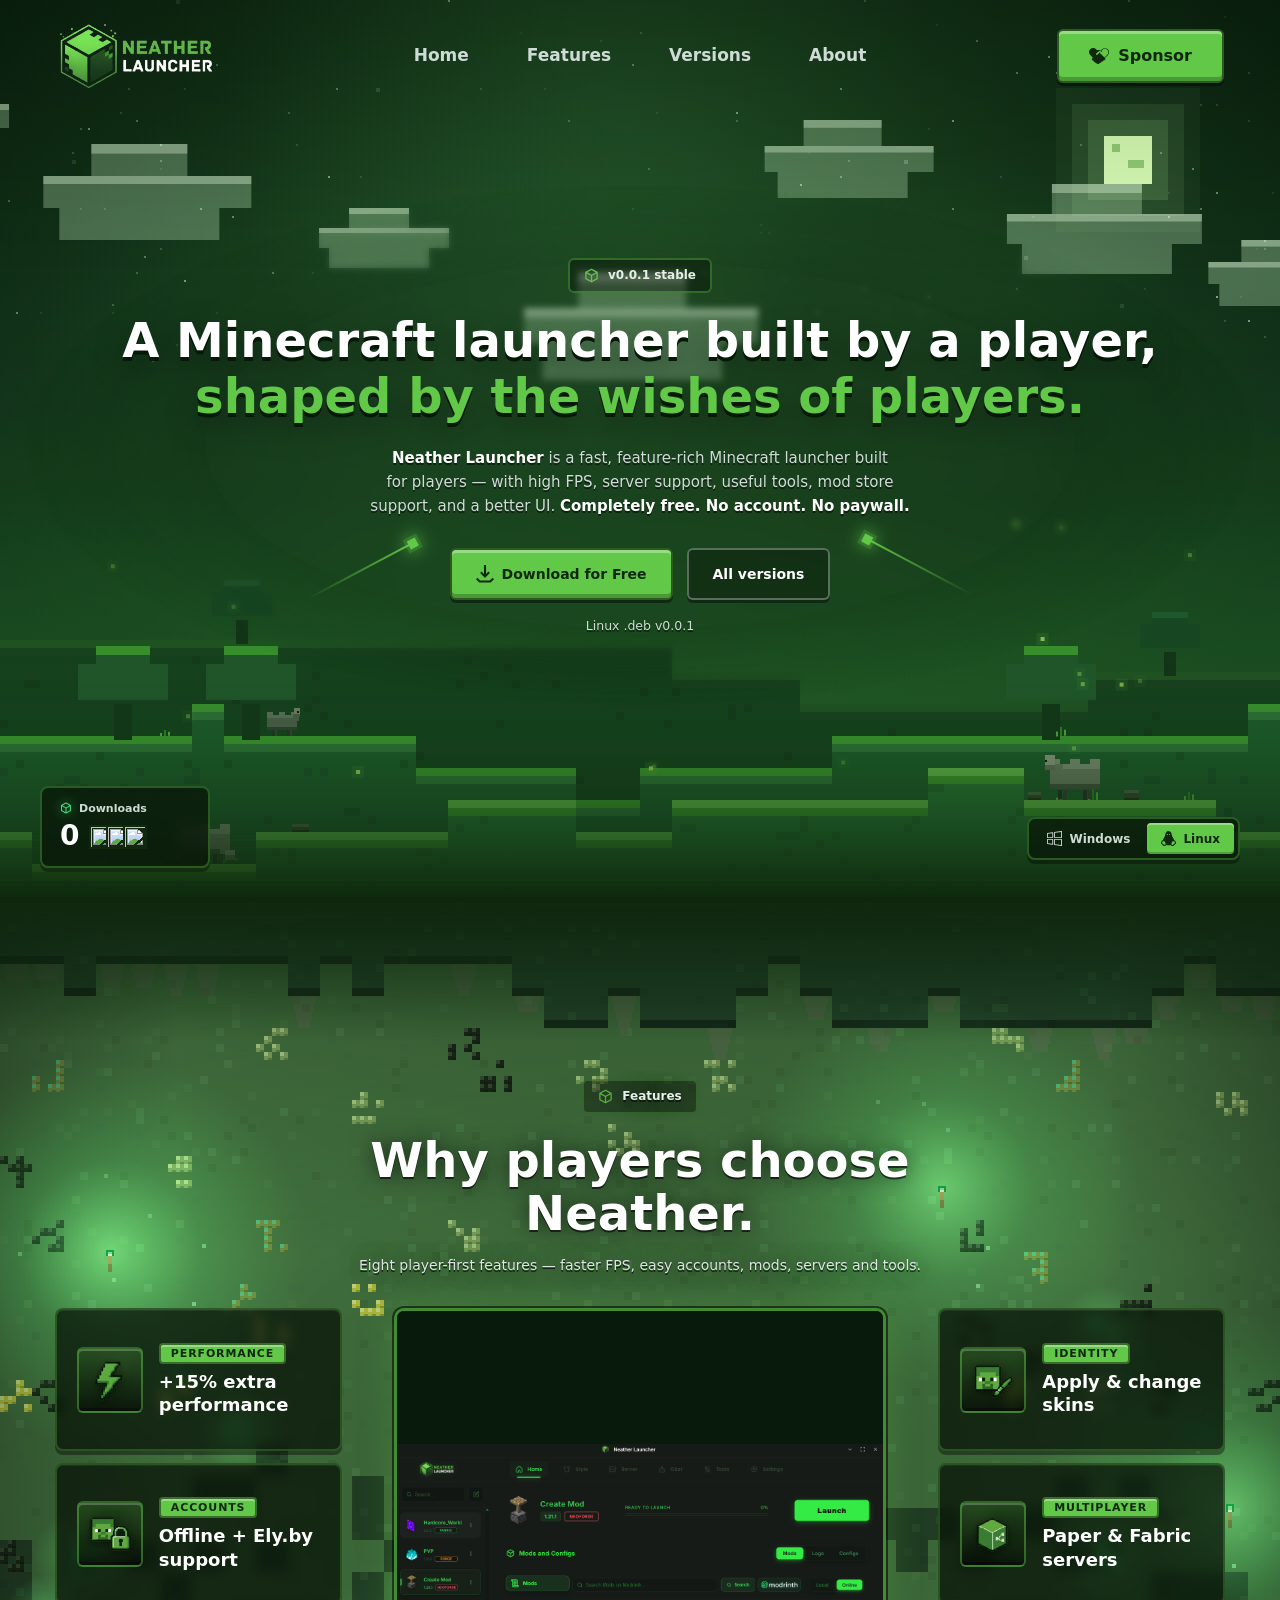
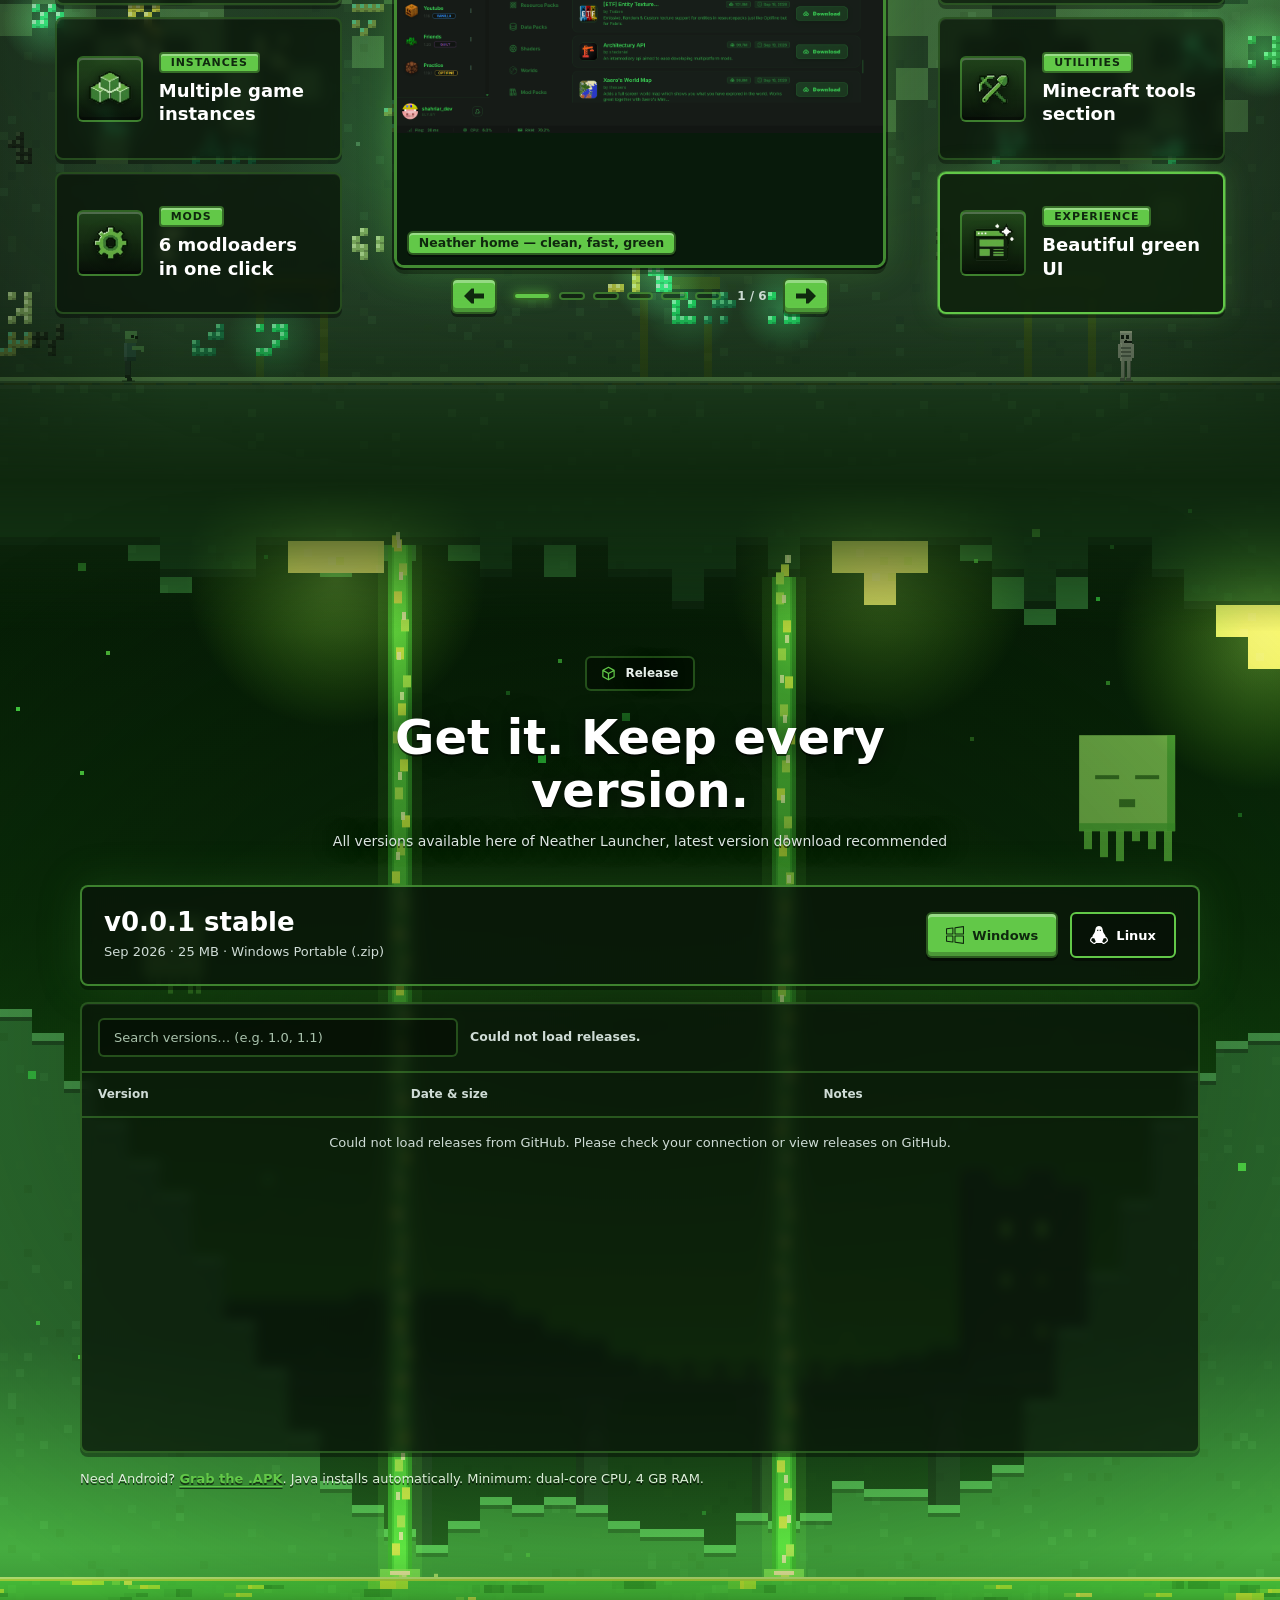
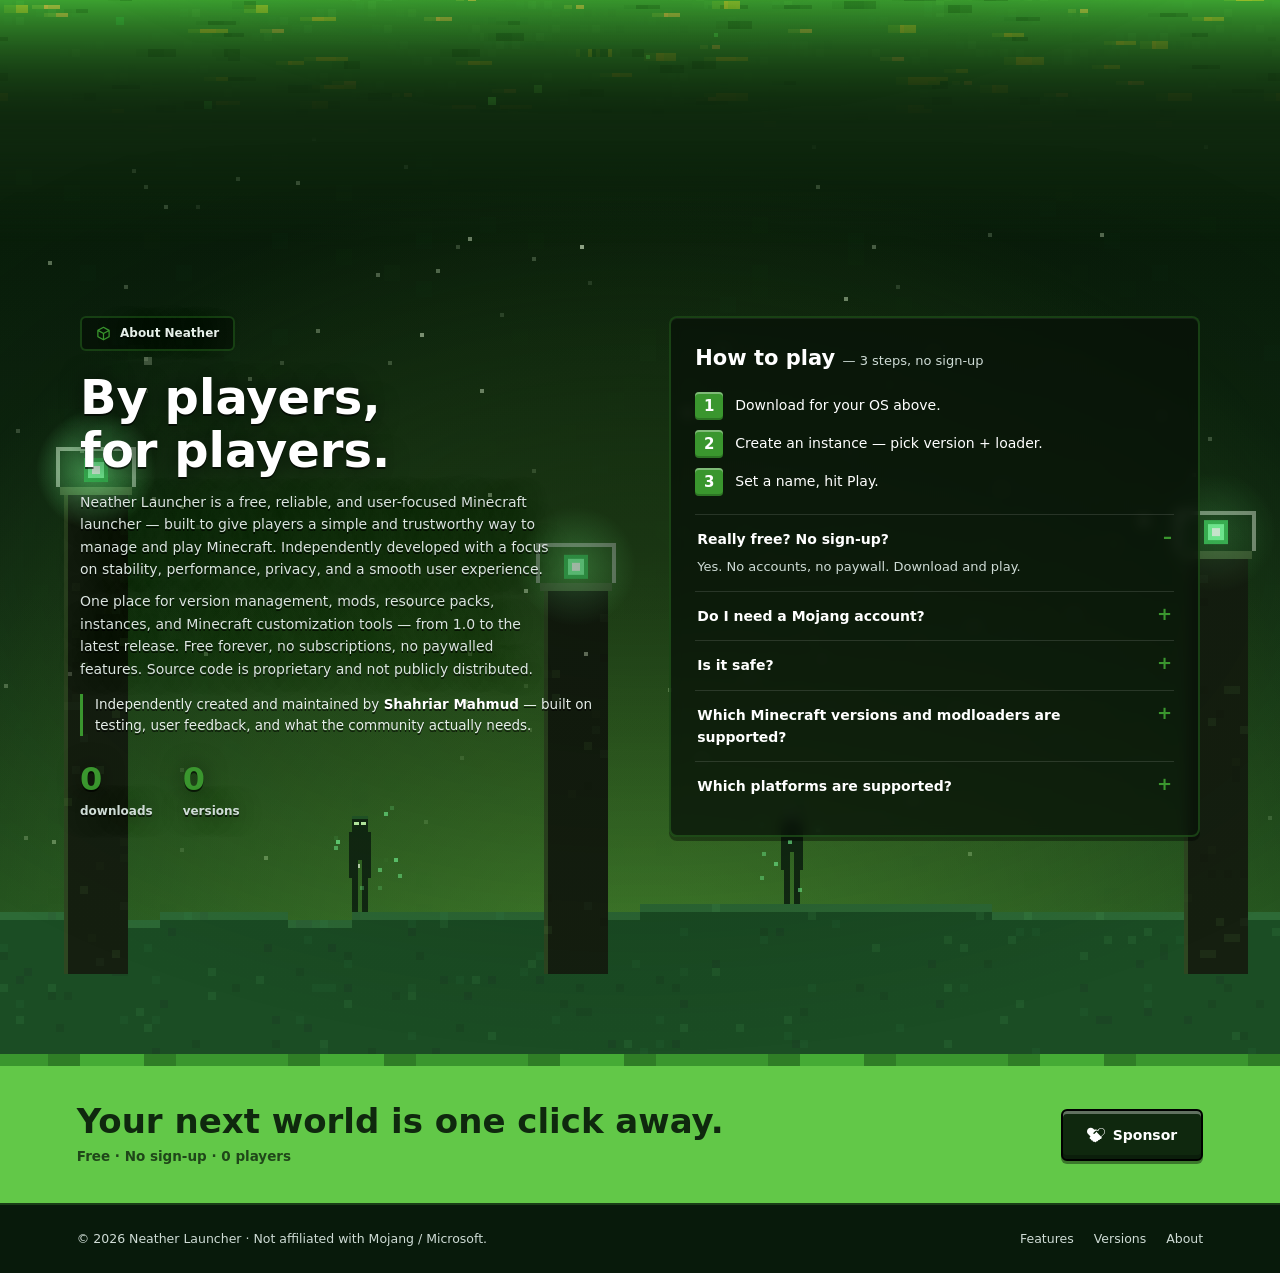
==== commit 69396653: "Add Google Analytics 4 tracking (G-VX44N9H66D) - Add gtag.js loader to index.html and 404.html - Upd" ====
--- a/index.html
+++ b/index.html
@@ -12,7 +12,7 @@
      HTTP-header-only and intentionally omitted: GitHub Pages serves no custom
      headers, and equivalent <meta> tags are ignored by browsers. CSP below
      IS enforced via meta; clickjacking is mitigated by JS frame-busting. -->
-<meta http-equiv="Content-Security-Policy" content="default-src 'self'; base-uri 'self'; object-src 'none'; form-action 'self' mailto:; img-src 'self' https: data: blob:; script-src 'self'; style-src 'self' https://fonts.googleapis.com; font-src 'self' https://fonts.gstatic.com; connect-src 'self' https://api.github.com; upgrade-insecure-requests">
+<meta http-equiv="Content-Security-Policy" content="default-src 'self'; base-uri 'self'; object-src 'none'; form-action 'self' mailto:; img-src 'self' https: data: blob:; script-src 'self' https://www.googletagmanager.com; style-src 'self' https://fonts.googleapis.com; font-src 'self' https://fonts.gstatic.com; connect-src 'self' https://api.github.com https://www.google-analytics.com https://*.google-analytics.com https://*.googletagmanager.com; upgrade-insecure-requests">
 <meta property="og:title" content="Neather Launcher — Free Minecraft Launcher">
 <meta property="og:description" content="Fast, free Minecraft launcher for Windows & Linux. High FPS, mods, skins & servers. No account. No paywall.">
 <meta property="og:type" content="website">
@@ -31,6 +31,9 @@
 <link rel="preconnect" href="https://fonts.googleapis.com">
 <link rel="preconnect" href="https://fonts.gstatic.com" crossorigin>
 <link href="https://fonts.googleapis.com/css2?family=Plus+Jakarta+Sans:wght@400;500;600;700;800&display=swap" rel="stylesheet">
+<link rel="preconnect" href="https://www.googletagmanager.com">
+<script async src="https://www.googletagmanager.com/gtag/js?id=G-VX44N9H66D"></script>
+<script src="js/analytics.js" defer></script>
 <link rel="stylesheet" href="css/style.css">
 <script type="application/ld+json">
 {"@context":"https://schema.org","@type":"SoftwareApplication","name":"Neather Launcher","applicationCategory":"GameApplication","operatingSystem":["Windows 10","Windows 11","Linux"],"offers":{"@type":"Offer","price":"0","priceCurrency":"USD"},"description":"Free Minecraft launcher with high FPS, modloaders, skins, and Paper & Fabric server support. No sign-up, no paywall.","url":"https://neatherlauncher.github.io/","downloadUrl":"https://github.com/neatherlauncher/neatherlauncher.github.io/releases","author":{"@type":"Person","name":"Shahriar Mahmud"},"isAccessibleForFree":true}
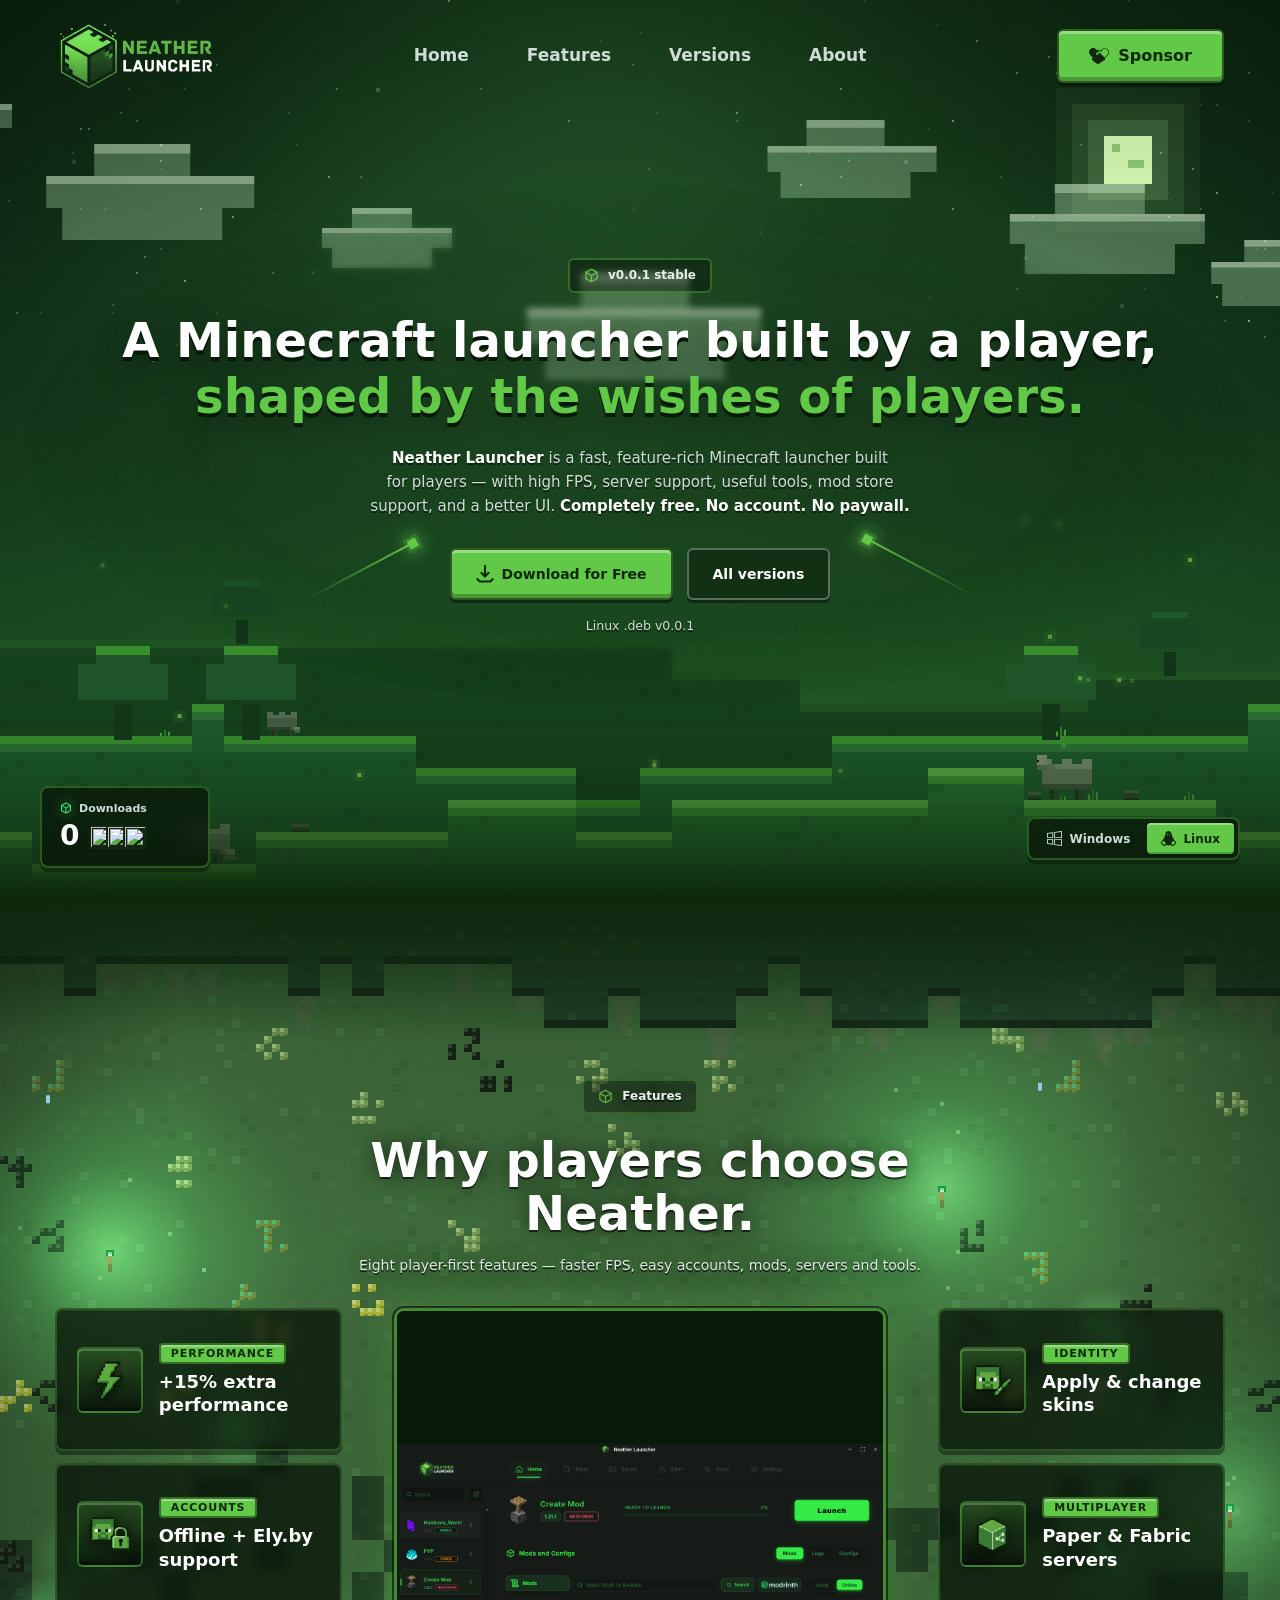
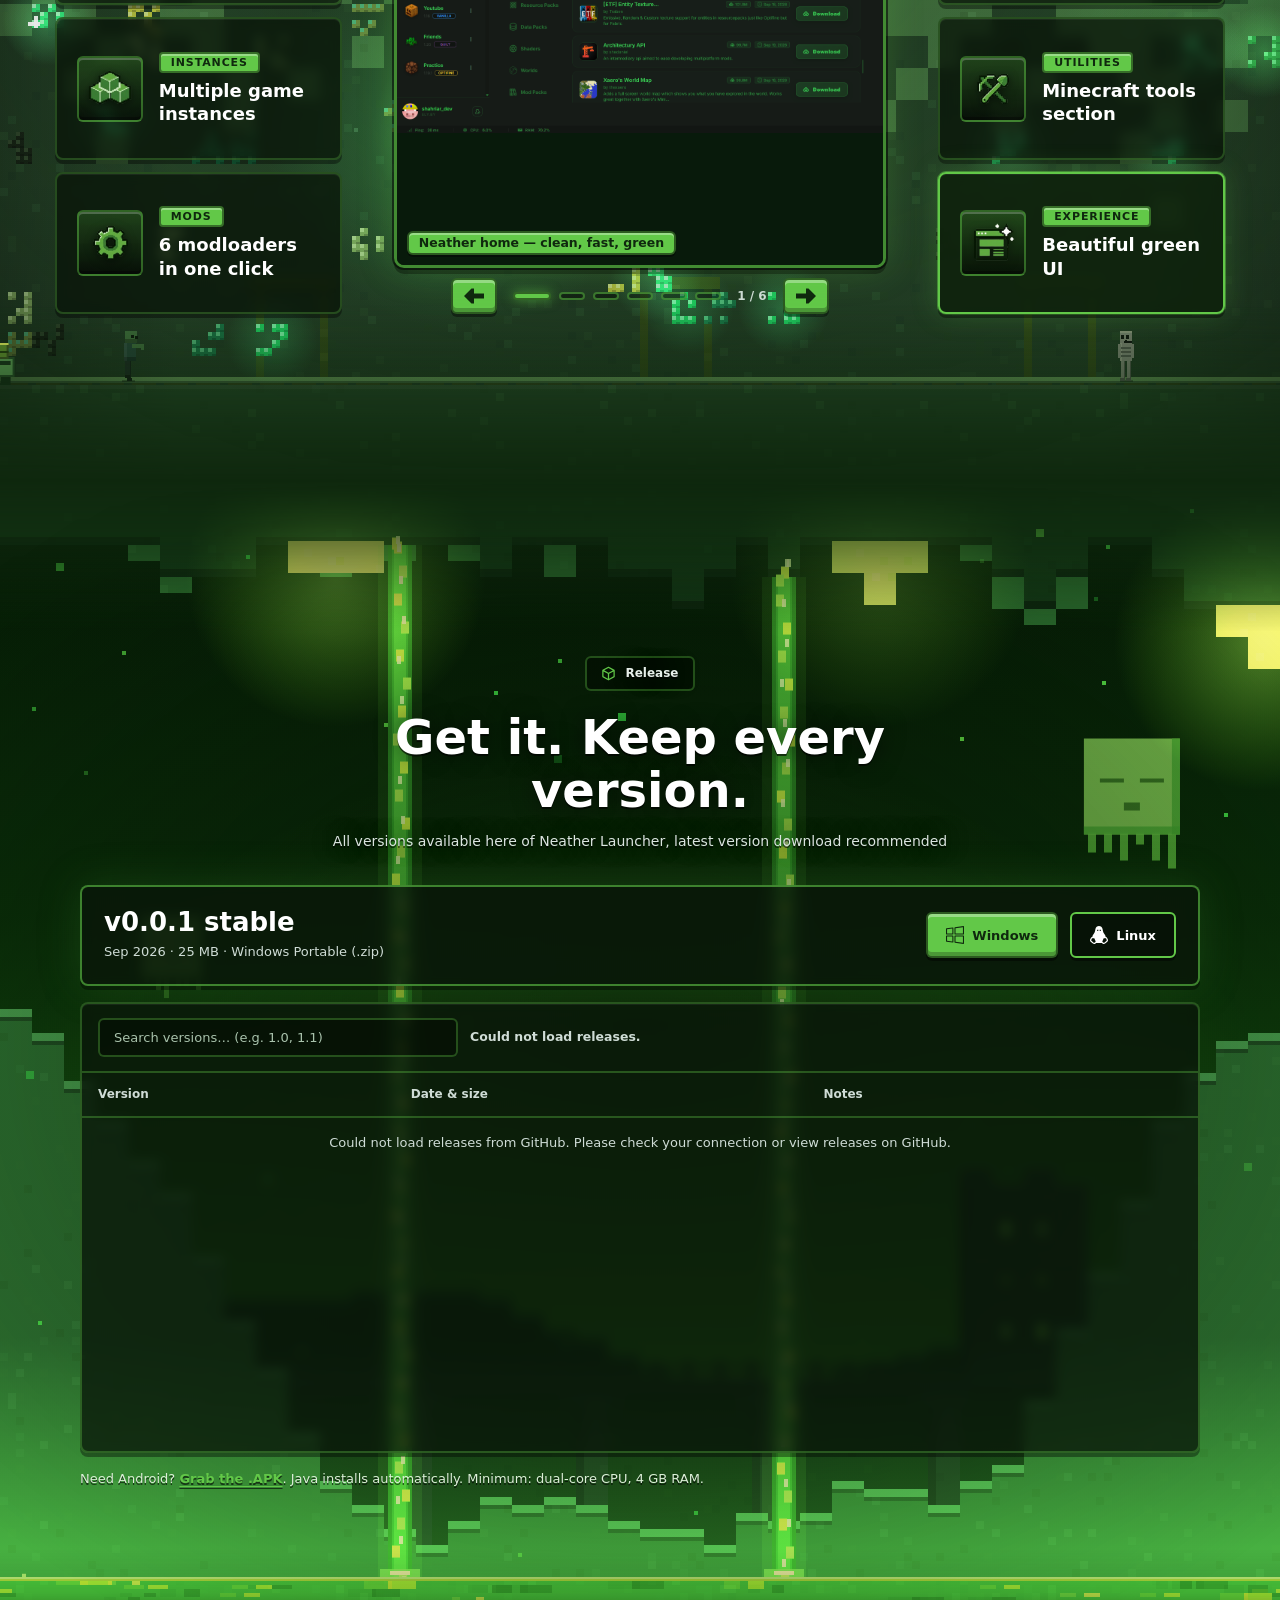
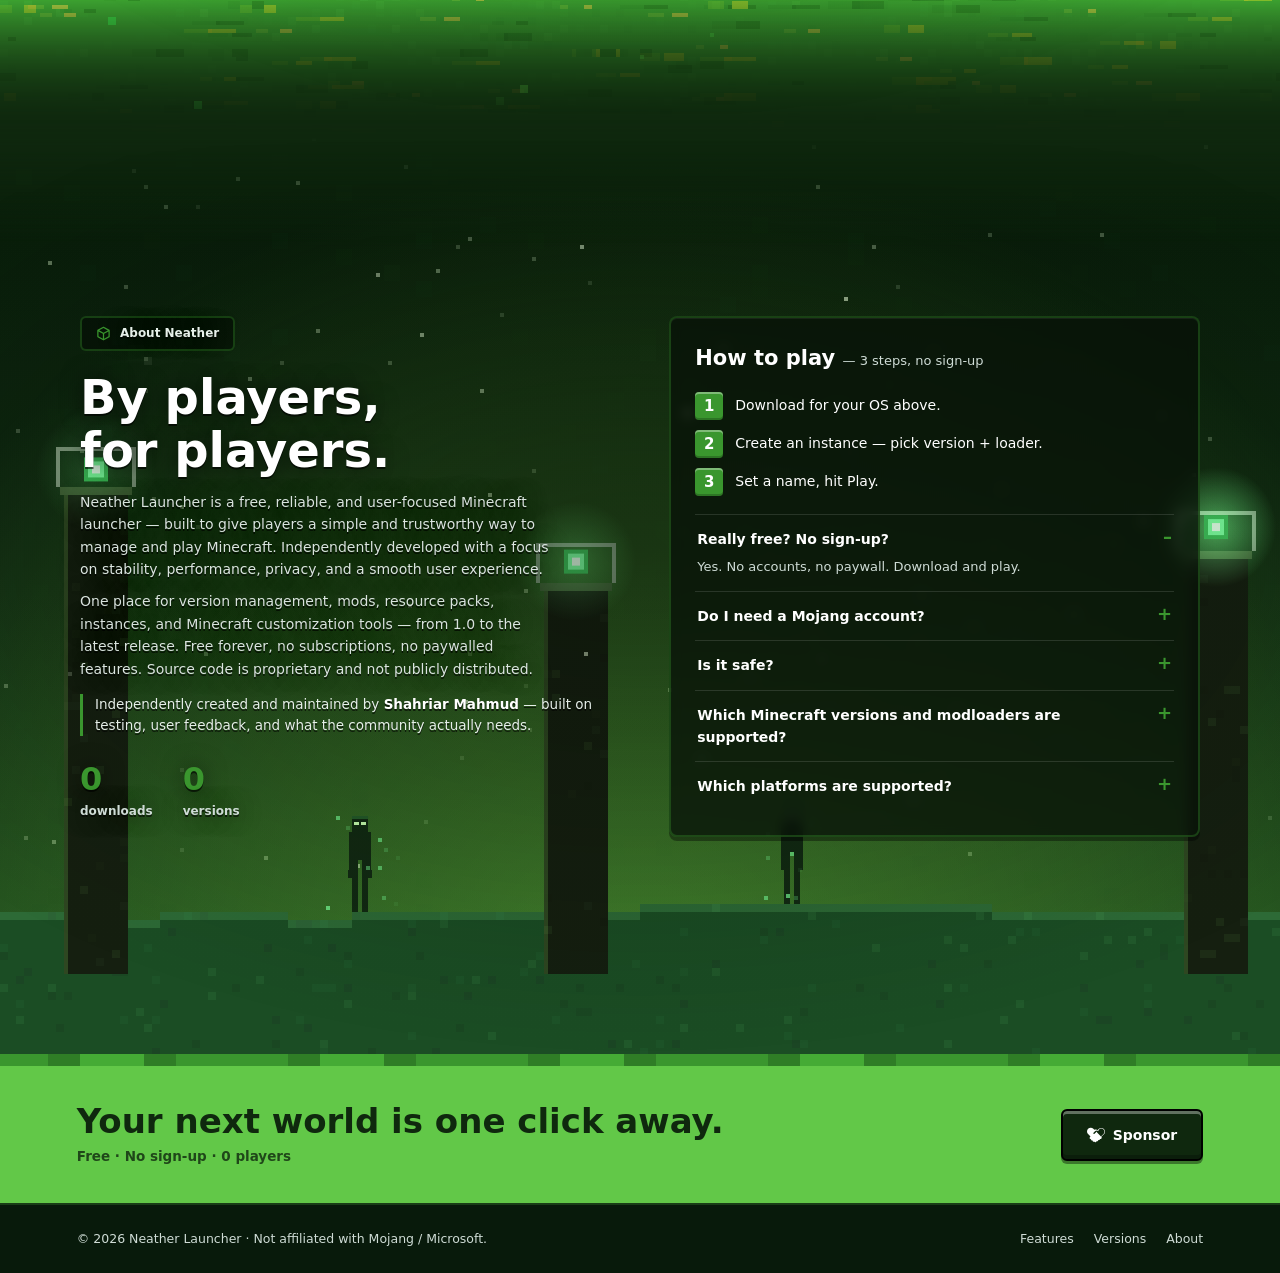
==== commit 369d5988: "Neather Launcher Website" ====
--- a/index.html
+++ b/index.html
@@ -272,6 +272,23 @@
   <img id="lightboxImg" src="" alt="Screenshot preview">
 </div>
 
-<script src="js/main.js"></script>
+<!-- Site scripts: one file per use case, executed in order (was js/main.js; logic unchanged). -->
+<script src="js/00-core.js"></script>
+<script src="js/01-footer-year.js"></script>
+<script src="js/02-sponsor-menu.js"></script>
+<script src="js/03-mobile-menu.js"></script>
+<script src="js/04-scroll-spy.js"></script>
+<script src="js/05-os-switch.js"></script>
+<script src="js/06-releases.js"></script>
+<script src="js/07-counters-static.js"></script>
+<script src="js/08-counters-downloads.js"></script>
+<script src="js/09-features-showcase.js"></script>
+<script src="js/10-lightbox.js"></script>
+<script src="js/11-bg-shared.js"></script>
+<script src="js/12-mob-sprites.js"></script>
+<script src="js/13-bg-overworld.js"></script>
+<script src="js/14-bg-cave.js"></script>
+<script src="js/15-bg-nether.js"></script>
+<script src="js/16-bg-end.js"></script>
 </body>
 </html>
